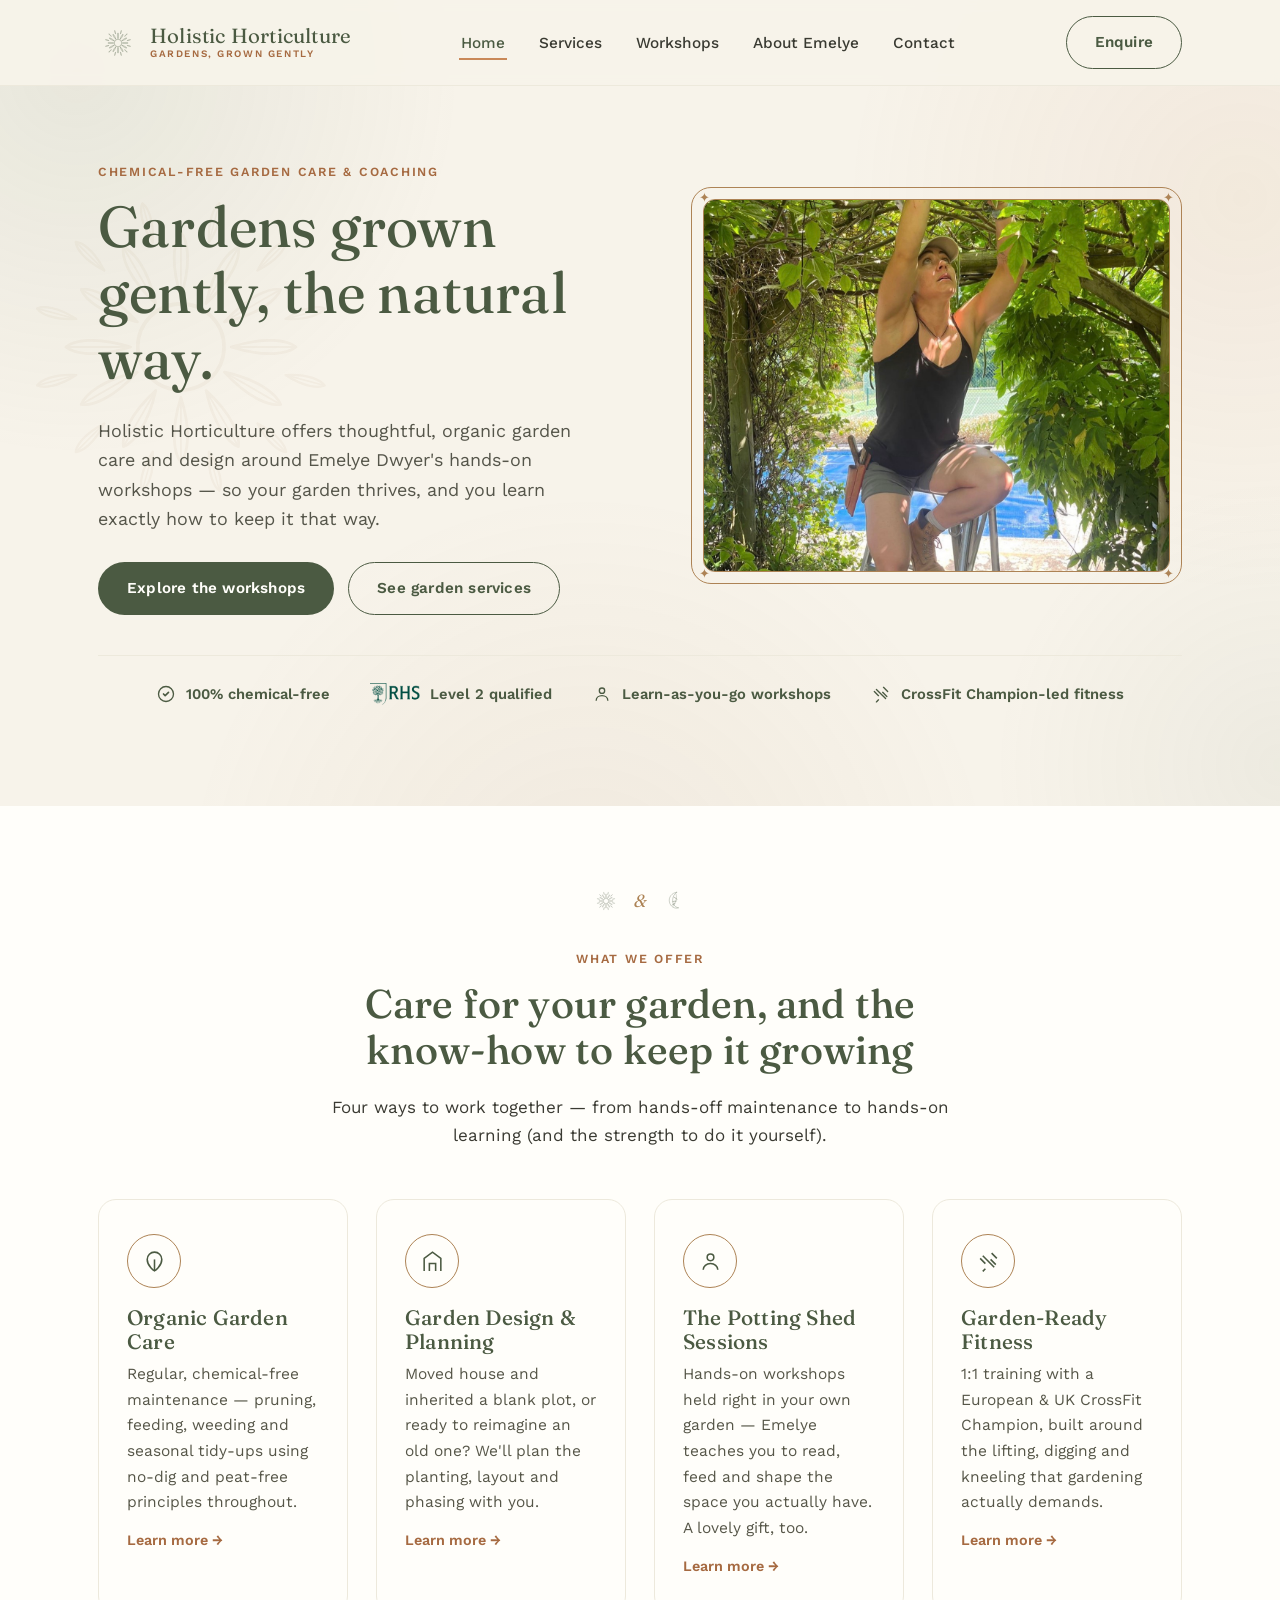
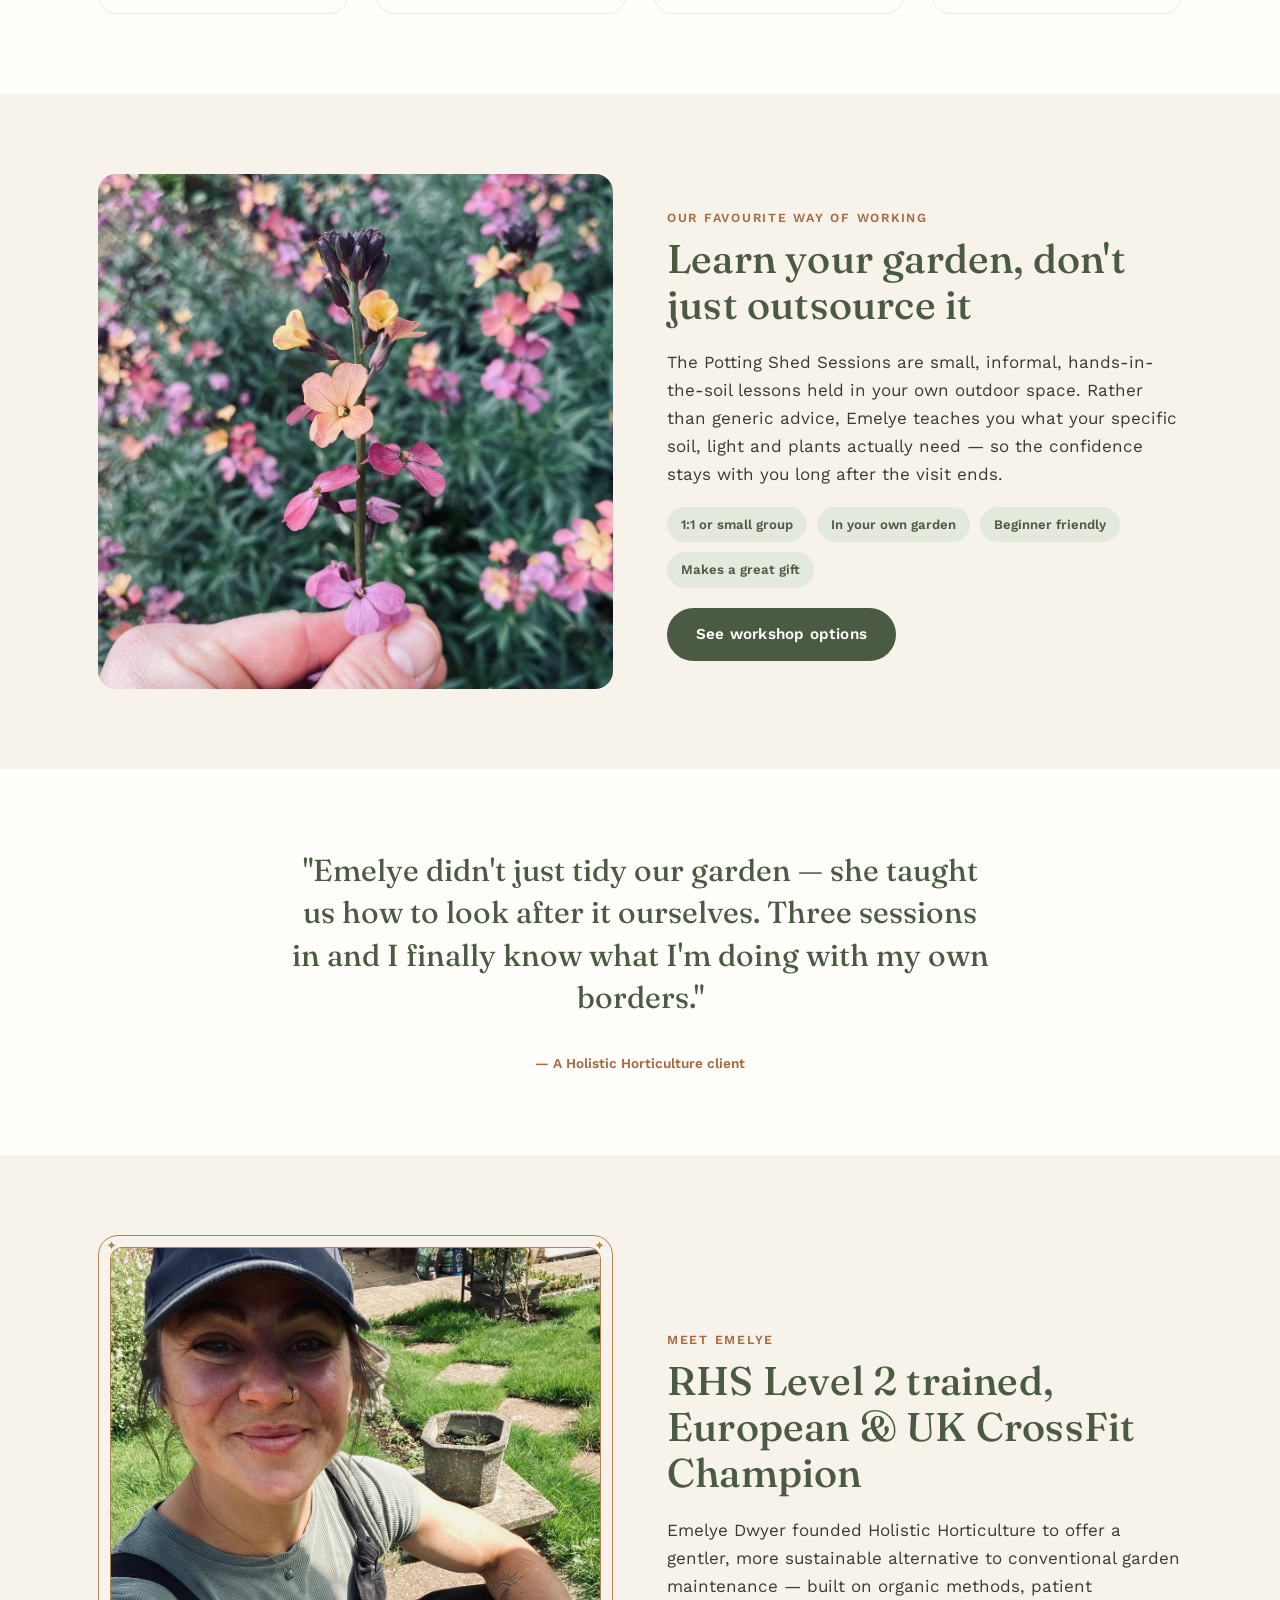
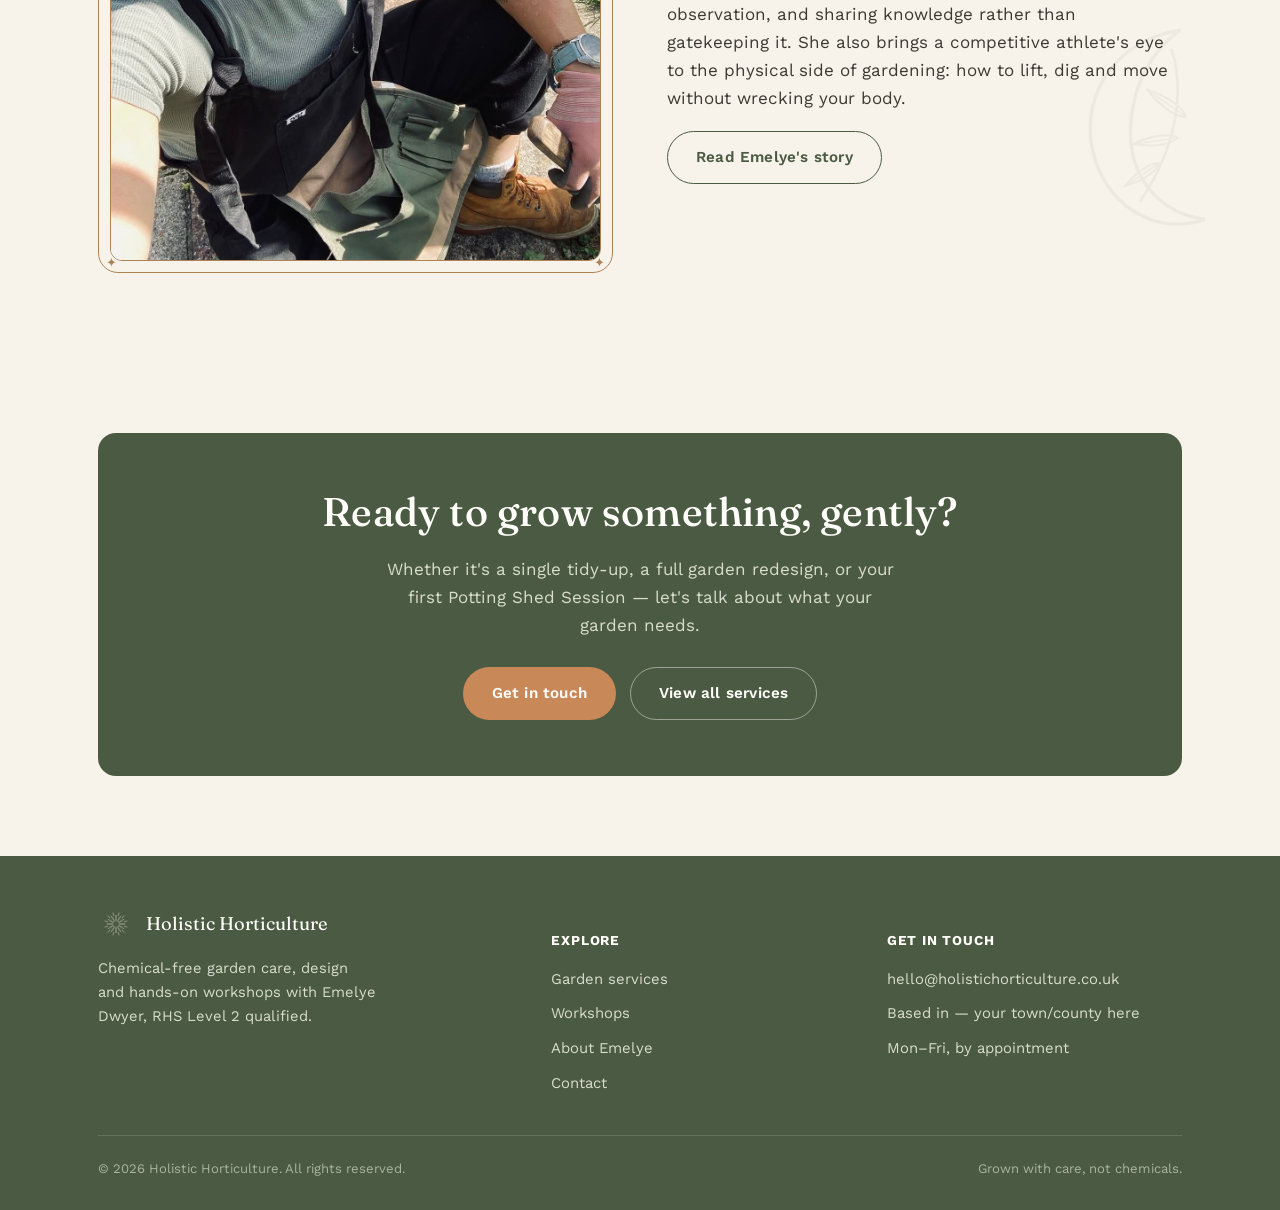
==== index.html @ 256b4297 "Initial site launch" ====
<!doctype html>
<html lang="en">
<head>
<meta charset="UTF-8">
<meta name="viewport" content="width=device-width, initial-scale=1.0">
<title>Holistic Horticulture — Gardens grown gently, the natural way</title>
<meta name="description" content="Chemical-free garden care, design and hands-on workshops with Emelye Dwyer, RHS Level 2 qualified horticulturist and European & UK CrossFit Champion.">
<link rel="preconnect" href="https://fonts.googleapis.com">
<link href="https://fonts.googleapis.com/css2?family=Fraunces:opsz,wght@9..144,400..600&family=Work+Sans:wght@400;500;600;700&display=swap" rel="stylesheet">
<link rel="icon" type="image/svg+xml" href="assets/svg/favicon.svg">
<link rel="alternate icon" href="assets/png/favicon-32.png">
<link rel="apple-touch-icon" href="assets/png/favicon-180.png">
<link rel="stylesheet" href="styles.css">
</head>
<body>

<header class="site-header">
  <div class="nav-row">
    <a href="index.html" class="brand">
      <img src="assets/svg/holistic-horticulture-sun.svg" alt="" width="40" height="40">
      <span class="brand-word">Holistic Horticulture<small>Gardens, grown gently</small></span>
    </a>
    <nav class="main-nav">
      <ul>
        <li><a href="index.html" class="active">Home</a></li>
        <li><a href="services.html">Services</a></li>
        <li><a href="workshops.html">Workshops</a></li>
        <li><a href="about.html">About Emelye</a></li>
        <li><a href="contact.html">Contact</a></li>
      </ul>
    </nav>
    <div class="nav-cta">
      <a href="contact.html" class="btn btn-ghost">Enquire</a>
      <button class="nav-toggle" aria-label="Toggle menu">
        <svg width="20" height="20" viewBox="0 0 24 24" fill="none"><path d="M3 6h18M3 12h18M3 18h18" stroke="var(--sage-dark)" stroke-width="2" stroke-linecap="round"/></svg>
      </button>
    </div>
  </div>
</header>

<main>

  <!-- HERO -->
  <section class="hero bg-watermark" style="--wm-pos:-6% 12%; --wm-size:460px;">
    <div class="container hero-grid">
      <div>
        <span class="eyebrow">Chemical-free garden care &amp; coaching</span>
        <h1>Gardens grown gently, the natural way.</h1>
        <p class="hero-sub">Holistic Horticulture offers thoughtful, organic garden care and design around Emelye Dwyer's hands-on workshops — so your garden thrives, and you learn exactly how to keep it that way.</p>
        <div class="hero-actions">
          <a href="workshops.html" class="btn btn-primary">Explore the workshops</a>
          <a href="services.html" class="btn btn-ghost">See garden services</a>
        </div>
      </div>
      <div class="tarot-frame">
        <span class="corner tl">✦</span>
        <span class="corner tr">✦</span>
        <span class="corner bl">✦</span>
        <span class="corner br">✦</span>
        <div class="hero-art photo tarot-frame-inner" style="aspect-ratio:4/3.2;">
          <img src="assets/photos/emelye-pruning-wisteria.jpg" alt="Emelye pruning wisteria on a garden pergola, hands-on in the sunshine">
        </div>
      </div>
    </div>

    <div class="container">
      <div class="strip">
        <div class="strip-item">
          <svg viewBox="0 0 24 24" fill="none"><path d="M9 12l2 2 4-4" stroke="currentColor" stroke-width="2" stroke-linecap="round" stroke-linejoin="round"/><circle cx="12" cy="12" r="9" stroke="currentColor" stroke-width="1.6"/></svg>
          100% chemical-free
        </div>
        <div class="strip-item">
          <img src="assets/logos/rhs-logo.png" alt="RHS">
          Level 2 qualified
        </div>
        <div class="strip-item">
          <svg viewBox="0 0 24 24" fill="none"><circle cx="12" cy="8" r="3.2" stroke="currentColor" stroke-width="1.6"/><path d="M5 20c0-3.6 3.1-6 7-6s7 2.4 7 6" stroke="currentColor" stroke-width="1.6"/></svg>
          Learn-as-you-go workshops
        </div>
        <div class="strip-item">
          <svg viewBox="0 0 24 24" fill="none"><path d="M6.5 6.5l11 11M4 9l5 5M15 4l5 5M9 19l-2.5 2.5M19 15l-5-5" stroke="currentColor" stroke-width="1.6" stroke-linecap="round"/></svg>
          CrossFit Champion-led fitness
        </div>
      </div>
    </div>
  </section>

  <!-- SERVICES OVERVIEW -->
  <section class="section-alt">
    <div class="container">
      <div class="celestial-divider">
        <img src="assets/svg/holistic-horticulture-sun.svg" alt="" width="28" height="28">
        <span class="amp">&amp;</span>
        <img src="assets/svg/holistic-horticulture-moon.svg" alt="" width="28" height="28">
      </div>
      <div class="section-head">
        <span class="eyebrow">What we offer</span>
        <h2>Care for your garden, and the know-how to keep it growing</h2>
        <p>Four ways to work together — from hands-off maintenance to hands-on learning (and the strength to do it yourself).</p>
      </div>

      <div class="card-grid">
        <div class="card">
          <div class="icon-badge">
            <svg viewBox="0 0 24 24" fill="none"><path d="M12 21s7-4.5 7-11a7 7 0 10-14 0c0 6.5 7 11 7 11z" stroke="currentColor" stroke-width="1.5"/><path d="M12 21V10" stroke="currentColor" stroke-width="1.5"/></svg>
          </div>
          <h3>Organic Garden Care</h3>
          <p>Regular, chemical-free maintenance — pruning, feeding, weeding and seasonal tidy-ups using no-dig and peat-free principles throughout.</p>
          <a class="card-link" href="services.html#garden-care">Learn more →</a>
        </div>

        <div class="card">
          <div class="icon-badge">
            <svg viewBox="0 0 24 24" fill="none"><path d="M4 21V9l8-6 8 6v12" stroke="currentColor" stroke-width="1.5"/><path d="M9 21v-7h6v7" stroke="currentColor" stroke-width="1.5"/></svg>
          </div>
          <h3>Garden Design &amp; Planning</h3>
          <p>Moved house and inherited a blank plot, or ready to reimagine an old one? We'll plan the planting, layout and phasing with you.</p>
          <a class="card-link" href="services.html#design-planning">Learn more →</a>
        </div>

        <div class="card">
          <div class="icon-badge">
            <svg viewBox="0 0 24 24" fill="none"><circle cx="12" cy="8" r="3.2" stroke="currentColor" stroke-width="1.5"/><path d="M5 20c0-3.6 3.1-6 7-6s7 2.4 7 6" stroke="currentColor" stroke-width="1.5"/></svg>
          </div>
          <h3>The Potting Shed Sessions</h3>
          <p>Hands-on workshops held right in your own garden — Emelye teaches you to read, feed and shape the space you actually have. A lovely gift, too.</p>
          <a class="card-link" href="workshops.html">Learn more →</a>
        </div>

        <div class="card">
          <div class="icon-badge">
            <svg viewBox="0 0 24 24" fill="none"><path d="M6.5 6.5l11 11M4 9l5 5M15 4l5 5M9 19l-2.5 2.5M19 15l-5-5" stroke="currentColor" stroke-width="1.5"/></svg>
          </div>
          <h3>Garden-Ready Fitness</h3>
          <p>1:1 training with a European &amp; UK CrossFit Champion, built around the lifting, digging and kneeling that gardening actually demands.</p>
          <a class="card-link" href="services.html#garden-fitness">Learn more →</a>
        </div>
      </div>
    </div>
  </section>

  <!-- WORKSHOP FEATURE -->
  <section>
    <div class="container">
      <div class="feature-row">
        <div class="photo" style="aspect-ratio:1/1;">
          <img src="assets/photos/wallflower-in-hand.jpg" alt="A wallflower stem held up against a blurred bed of mixed wallflowers">
        </div>
        <div class="feature-text">
          <span class="eyebrow">Our favourite way of working</span>
          <h2>Learn your garden, don't just outsource it</h2>
          <p>The Potting Shed Sessions are small, informal, hands-in-the-soil lessons held in your own outdoor space. Rather than generic advice, Emelye teaches you what your specific soil, light and plants actually need — so the confidence stays with you long after the visit ends.</p>
          <div class="tag-list">
            <span class="tag">1:1 or small group</span>
            <span class="tag">In your own garden</span>
            <span class="tag">Beginner friendly</span>
            <span class="tag">Makes a great gift</span>
          </div>
          <a href="workshops.html" class="btn btn-primary" style="margin-top:14px;">See workshop options</a>
        </div>
      </div>
    </div>
  </section>

  <!-- QUOTE -->
  <section class="section-alt">
    <div class="container pull-quote">
      <p>"Emelye didn't just tidy our garden — she taught us how to look after it ourselves. Three sessions in and I finally know what I'm doing with my own borders."</p>
      <cite>— A Holistic Horticulture client</cite>
    </div>
  </section>

  <!-- ABOUT PREVIEW -->
  <section class="bg-watermark moon" style="--wm-pos:104% 90%; --wm-size:340px;">
    <div class="container">
      <div class="feature-row reverse">
        <div class="feature-text">
          <span class="eyebrow">Meet Emelye</span>
          <h2>RHS Level 2 trained, European &amp; UK CrossFit Champion</h2>
          <p>Emelye Dwyer founded Holistic Horticulture to offer a gentler, more sustainable alternative to conventional garden maintenance — built on organic methods, patient observation, and sharing knowledge rather than gatekeeping it. She also brings a competitive athlete's eye to the physical side of gardening: how to lift, dig and move without wrecking your body.</p>
          <a href="about.html" class="btn btn-ghost">Read Emelye's story</a>
        </div>
        <div class="tarot-frame">
          <span class="corner tl">✦</span>
          <span class="corner tr">✦</span>
          <span class="corner bl">✦</span>
          <span class="corner br">✦</span>
          <div class="photo tarot-frame-inner" style="aspect-ratio:4/5;">
            <img src="assets/photos/emelye-portrait-rspb.jpg" alt="Portrait of Emelye Dwyer, smiling, in gardening overalls">
          </div>
        </div>
      </div>
    </div>
  </section>

  <!-- CTA -->
  <section>
    <div class="container">
      <div class="cta-band">
        <h2>Ready to grow something, gently?</h2>
        <p>Whether it's a single tidy-up, a full garden redesign, or your first Potting Shed Session — let's talk about what your garden needs.</p>
        <div class="hero-actions" style="justify-content:center;">
          <a href="contact.html" class="btn btn-primary">Get in touch</a>
          <a href="services.html" class="btn btn-ghost">View all services</a>
        </div>
      </div>
    </div>
  </section>

</main>

<footer>
  <div class="container">
    <div class="footer-grid">
      <div>
        <div class="footer-brand">
          <img src="assets/svg/holistic-horticulture-sun-reversed.svg" alt="" width="36" height="36">
          <span>Holistic Horticulture</span>
        </div>
        <p style="max-width:280px; font-size:0.92rem;">Chemical-free garden care, design and hands-on workshops with Emelye Dwyer, RHS Level 2 qualified.</p>
      </div>
      <div>
        <h5>Explore</h5>
        <ul>
          <li><a href="services.html">Garden services</a></li>
          <li><a href="workshops.html">Workshops</a></li>
          <li><a href="about.html">About Emelye</a></li>
          <li><a href="contact.html">Contact</a></li>
        </ul>
      </div>
      <div>
        <h5>Get in touch</h5>
        <ul>
          <li>hello@holistichorticulture.co.uk</li>
          <li>Based in &mdash; your town/county here</li>
          <li>Mon&ndash;Fri, by appointment</li>
        </ul>
      </div>
    </div>
    <div class="footer-bottom">
      <span>© 2026 Holistic Horticulture. All rights reserved.</span>
      <span>Grown with care, not chemicals.</span>
    </div>
  </div>
</footer>

<script src="script.js"></script>
</body>
</html>
---- styles.css ----
/* ==========================================================================
   Holistic Horticulture — Brand Stylesheet
   Palette: chemical-free, soft, earthy. Type: whimsical-elegant serif
   headings (Fraunces) + clean humanist sans body (Work Sans).
   ========================================================================== */

:root{
  /* --- Colour palette ---
     Built around "no chemicals, grown by hand": muted sage greens,
     oat / linen neutrals, and a single warm clay accent (terracotta,
     like unglazed plant pots) rather than anything bright or synthetic. */
  --cream:        #F7F3EA;   /* page background — linen / oat */
  --paper:        #FFFEFA;   /* card background */
  --sage:         #7E9075;   /* primary green */
  --sage-dark:    #4B5A42;   /* deep moss — headings, nav */
  --sage-pale:    #E4E9DD;   /* soft wash backgrounds */
  --clay:         #C98858;   /* terracotta accent — CTAs, highlights */
  --clay-dark:    #A66A41;
  --charcoal:     #3A3A32;   /* body copy */
  --line:         #DEDACB;  /* hairlines, borders */
  --line-soft:    #EDE9DC;
  --line-gold:    #AD8355;  /* thin ornamental linework — tarot-card frames, corner marks */

  --font-head: "Fraunces", "Iowan Old Style", Georgia, serif;
  --font-body: "Work Sans", -apple-system, BlinkMacSystemFont, "Segoe UI", sans-serif;

  --radius: 18px;
  --radius-sm: 10px;
  --max-width: 1140px;
}

*{ box-sizing: border-box; }
html{ scroll-behavior: smooth; }

body{
  margin:0;
  background: var(--cream);
  color: var(--charcoal);
  font-family: var(--font-body);
  font-size: 17px;
  line-height: 1.65;
  -webkit-font-smoothing: antialiased;
  position: relative;
}

/* site-wide, very soft colour wash — sits behind every section; shows
   through wherever a section has no opaque background of its own */
body::before{
  content: "";
  position: fixed;
  inset: 0;
  z-index: -2;
  pointer-events: none;
  background:
    radial-gradient(640px circle at 6% 8%, rgba(126,144,117,0.12), transparent 60%),
    radial-gradient(720px circle at 97% 22%, rgba(201,136,88,0.09), transparent 55%),
    radial-gradient(680px circle at 46% 100%, rgba(173,131,85,0.08), transparent 60%),
    radial-gradient(520px circle at 100% 85%, rgba(126,144,117,0.08), transparent 55%);
}

img{ max-width:100%; display:block; }

h1,h2,h3,h4{
  font-family: var(--font-head);
  color: var(--sage-dark);
  font-weight: 500;
  line-height: 1.15;
  margin: 0 0 0.5em;
  letter-spacing: 0.2px;
}

h1{ font-size: clamp(2.4rem, 5vw, 3.6rem); font-weight: 460; }
h2{ font-size: clamp(1.8rem, 3.4vw, 2.5rem); }
h3{ font-size: 1.3rem; }

p{ margin: 0 0 1.1em; }

a{ color: var(--clay-dark); text-decoration: none; }
a:hover{ text-decoration: underline; }

.eyebrow{
  display:inline-block;
  font-family: var(--font-body);
  font-size: 0.78rem;
  letter-spacing: 0.14em;
  text-transform: uppercase;
  color: var(--clay-dark);
  font-weight: 600;
  margin-bottom: 0.9em;
}

.container{
  max-width: var(--max-width);
  margin: 0 auto;
  padding: 0 28px;
}

.btn{
  display:inline-flex;
  align-items:center;
  justify-content:center;
  gap:8px;
  min-height: 48px;
  padding: 13px 28px;
  border-radius: 999px;
  font-family: var(--font-body);
  font-weight: 600;
  font-size: 0.95rem;
  letter-spacing: 0.2px;
  border: 1.5px solid transparent;
  cursor: pointer;
  transition: transform .15s ease, background .2s ease, color .2s ease, border-color .2s ease, box-shadow .2s ease;
  text-decoration: none;
  -webkit-tap-highlight-color: transparent;
  touch-action: manipulation;
}
.btn:hover{ transform: translateY(-1px); text-decoration:none; }
.btn:active{ transform: translateY(0) scale(0.97); }

.btn-primary{
  background: var(--sage-dark);
  color: var(--paper);
}
.btn-primary:hover{ background: var(--clay-dark); }
.btn-primary:active{ background: var(--clay-dark); box-shadow: inset 0 2px 6px rgba(0,0,0,0.15); }

.btn-ghost{
  background: transparent;
  color: var(--sage-dark);
  border-color: var(--sage-dark);
}
.btn-ghost:hover{ background: var(--sage-dark); color: var(--paper); }
.btn-ghost:active{ background: var(--sage-pale); }

/* ---------------- Header / Nav ---------------- */
.site-header{
  position: sticky;
  top:0;
  z-index: 50;
  background: rgba(247,243,234, 0.92);
  backdrop-filter: blur(6px);
  border-bottom: 1px solid var(--line-soft);
}
.nav-row{
  display:flex;
  align-items:center;
  justify-content:space-between;
  padding: 16px 28px;
  max-width: var(--max-width);
  margin:0 auto;
}
.brand{
  display:flex;
  align-items:center;
  gap:12px;
  text-decoration:none;
}
.brand:hover{ text-decoration:none; }
.brand svg{ width:40px; height:40px; flex-shrink:0; }
.brand-word{
  font-family: var(--font-head);
  font-size: 1.28rem;
  color: var(--sage-dark);
  letter-spacing: 0.2px;
  line-height:1.1;
}
.brand-word small{
  display:block;
  font-family: var(--font-body);
  font-size: 0.62rem;
  letter-spacing: 0.16em;
  text-transform: uppercase;
  color: var(--clay-dark);
  font-weight: 600;
  margin-top: 2px;
}

nav.main-nav ul{
  display:flex;
  gap: 30px;
  list-style:none;
  margin:0; padding:0;
}
nav.main-nav a{
  color: var(--charcoal);
  font-size: 0.96rem;
  font-weight: 500;
  padding: 6px 2px;
  border-bottom: 2px solid transparent;
}
nav.main-nav a:hover,
nav.main-nav a.active{
  color: var(--sage-dark);
  border-color: var(--clay);
  text-decoration:none;
}

.nav-cta{ display:flex; align-items:center; gap:18px; }
.nav-toggle{ display:none; }

@media (max-width: 820px){
  nav.main-nav{
    position:absolute;
    top:100%; left:0; right:0;
    background: var(--cream);
    border-bottom: 1px solid var(--line-soft);
    box-shadow: 0 18px 34px -16px rgba(58,58,50,0.22);
    display:none;
    flex-direction:column;
    padding: 6px 28px 22px;
    max-height: calc(100svh - 74px);
    overflow-y: auto;
  }
  nav.main-nav.open{ display:flex; animation: nav-drop .22s ease; }
  nav.main-nav ul{ flex-direction:column; gap: 2px; }
  nav.main-nav a{
    display:block;
    padding: 14px 4px;
    font-size: 1.05rem;
    border-bottom: 1px solid var(--line-soft);
    -webkit-tap-highlight-color: transparent;
  }
  nav.main-nav li:last-child a{ border-bottom:none; }
  nav.main-nav a:active{ color: var(--clay-dark); }
  .nav-cta .btn-ghost{ display:none; }
  .nav-toggle{
    display:inline-flex;
    width:44px; height:44px;
    align-items:center; justify-content:center;
    border-radius: 50%;
    border: 1px solid var(--line);
    background: var(--paper);
    cursor:pointer;
    -webkit-tap-highlight-color: transparent;
    transition: transform .15s ease, background .15s ease;
  }
  .nav-toggle:active{ transform: scale(0.92); background: var(--sage-pale); }
}

@keyframes nav-drop{
  from{ opacity:0; transform: translateY(-6px); }
  to{ opacity:1; transform: translateY(0); }
}

@media (prefers-reduced-motion: reduce){
  nav.main-nav.open{ animation:none; }
}

/* ---------------- Hero ---------------- */
.hero{
  padding: 70px 0 90px;
  position:relative;
  overflow:hidden;
}
.hero-grid{
  display:grid;
  grid-template-columns: 1.05fr 0.95fr;
  gap: 50px;
  align-items:center;
}
@media (max-width: 880px){
  .hero-grid{ grid-template-columns:1fr; }
}
.hero h1{ margin-bottom: 0.4em; }
.hero-sub{
  font-size: 1.12rem;
  color: #55554a;
  max-width: 480px;
}
.hero-actions{
  display:flex;
  gap:14px;
  margin-top: 28px;
  flex-wrap:wrap;
}

.hero-art{
  position:relative;
  border-radius: var(--radius);
  overflow:hidden;
  aspect-ratio: 4/3.2;
  background: linear-gradient(145deg, var(--sage-pale), #CFDAC5 60%, var(--sage) 140%);
}

/* generic image placeholder block, used across all pages wherever a real
   photo should be dropped in later */
.img-placeholder{
  position:relative;
  display:flex;
  align-items:center;
  justify-content:center;
  text-align:center;
  background: var(--sage-pale);
  border: 1.5px dashed #AEBF9F;
  border-radius: var(--radius);
  color: var(--sage-dark);
  overflow:hidden;
}
.img-placeholder .ph-label{
  padding: 18px;
  font-family: var(--font-body);
  font-size: 0.82rem;
  font-weight: 600;
  letter-spacing: 0.03em;
  max-width: 220px;
  opacity: 0.75;
}
.img-placeholder svg{ width: 34px; height:34px; opacity:0.6; margin-bottom:10px; }
.img-placeholder .ph-inner{ display:flex; flex-direction:column; align-items:center; }

/* real photography — same box language as the placeholders, no dashed border */
.photo{
  border-radius: var(--radius);
  overflow: hidden;
  background: var(--sage-pale);
}
.photo img{
  width: 100%;
  height: 100%;
  object-fit: cover;
  display: block;
}

/* subtle botanical watermark behind a section — decorative, low-opacity */
.bg-watermark{
  position: relative;
  overflow: hidden;
  isolation: isolate;
}
.bg-watermark::before{
  content: "";
  position: absolute;
  inset: 0;
  background-image: var(--wm-img, url('assets/svg/holistic-horticulture-sun-bronze.svg'));
  background-repeat: no-repeat;
  background-position: var(--wm-pos, 85% 15%);
  background-size: var(--wm-size, 420px);
  opacity: 0.06;
  z-index: -1;
  pointer-events: none;
  transform-origin: var(--wm-pos, 85% 15%);
  animation: wm-breathe 16s ease-in-out infinite;
}
.bg-watermark.moon{ --wm-img: url('assets/svg/holistic-horticulture-moon.svg'); }

@keyframes wm-breathe{
  0%, 100%{ transform: scale(1) rotate(0deg); }
  50%{ transform: scale(1.06) rotate(3deg); }
}

/* ---------------- Sections ---------------- */
section{ padding: 80px 0; }
.section-alt{ background: var(--paper); }
.section-head{
  max-width: 640px;
  margin: 0 auto 50px;
  text-align:center;
}
.section-head.left{ text-align:left; margin-left:0; }

/* ---------------- Intro strip (trust bar) ---------------- */
.strip{
  display:flex;
  flex-wrap:wrap;
  gap: 18px 40px;
  justify-content:center;
  padding: 26px 0 10px;
  border-top: 1px solid var(--line-soft);
  margin-top: 40px;
}
.strip-item{
  display:flex;
  align-items:center;
  gap:10px;
  font-size: 0.92rem;
  color: var(--sage-dark);
  font-weight:600;
}
.strip-item svg{ width:20px; height:20px; }

/* ---------------- Service cards ---------------- */
.card-grid{
  display:grid;
  grid-template-columns: repeat(auto-fit, minmax(240px, 1fr));
  gap: 28px;
}
@media (max-width: 640px){ .card-grid{ grid-template-columns: 1fr; } }

.card{
  background: var(--paper);
  border: 1px solid var(--line-soft);
  border-radius: var(--radius);
  padding: 34px 28px;
  transition: transform .2s ease, box-shadow .2s ease;
}
.card:hover{
  transform: translateY(-4px);
  box-shadow: 0 16px 34px -18px rgba(75,90,66,0.35);
}
.card:active{
  transform: translateY(-1px) scale(0.99);
  box-shadow: 0 8px 20px -14px rgba(75,90,66,0.4);
}
.card .icon-badge{
  width:54px; height:54px;
  border-radius: 50%;
  background: var(--paper);
  border: 1.4px solid var(--line-gold);
  display:flex; align-items:center; justify-content:center;
  margin-bottom: 18px;
}
.card .icon-badge svg{ width:25px; height:25px; color: var(--sage-dark); }

/* ---------------- Tarot-style ornamental frame ----------------
   Wraps a photo / placeholder in a thin double border with small
   four-point corner stars, echoing tarot-card borders — used
   selectively on hero / portrait imagery, not everywhere. */
.tarot-frame{
  position: relative;
  padding: 11px;
  border: 1.4px solid var(--line-gold);
  border-radius: 20px;
}
.tarot-frame .tarot-frame-inner{
  border: 1px solid var(--line-gold);
  border-radius: 12px;
}
.tarot-frame .corner{
  position:absolute;
  color: var(--line-gold);
  font-size: 13px;
  line-height:1;
  z-index: 2;
}
.tarot-frame .corner.tl{ top:3px; left:7px; }
.tarot-frame .corner.tr{ top:3px; right:7px; }
.tarot-frame .corner.bl{ bottom:3px; left:7px; }
.tarot-frame .corner.br{ bottom:3px; right:7px; }

/* small sun/moon divider used sparingly between sections */
.celestial-divider{
  display:flex;
  align-items:center;
  justify-content:center;
  gap: 14px;
  margin: 0 auto 28px;
  color: var(--sage-dark);
}
.celestial-divider svg{ width:30px; height:30px; }
.celestial-divider .amp{
  font-family: var(--font-head);
  font-style: italic;
  color: var(--line-gold);
  font-size: 1.1rem;
}
.card h3{ margin-bottom: 0.4em; }
.card p{ color:#565648; font-size: 0.97rem; margin-bottom: 0.6em; }
.card a.card-link{ font-size: 0.9rem; font-weight:600; }

/* two-up feature row (image + text) */
.feature-row{
  display:grid;
  grid-template-columns: 1fr 1fr;
  gap: 54px;
  align-items:center;
}
.feature-row.reverse .feature-text{ order:2; }
@media (max-width: 880px){
  .feature-row, .feature-row.reverse .feature-text{ grid-template-columns:1fr; order:initial; }
  .feature-row{ grid-template-columns: 1fr; }
}
.feature-text .eyebrow{ margin-bottom: 0.6em; }
.feature-row + .feature-row{ margin-top: 90px; }

.tag-list{ display:flex; flex-wrap:wrap; gap:10px; margin: 18px 0 6px; }
.tag{
  background: var(--sage-pale);
  color: var(--sage-dark);
  font-size: 0.82rem;
  font-weight:600;
  padding: 7px 14px;
  border-radius: 999px;
}

/* ---------------- Workshop "steps" ---------------- */
.steps{
  display:grid;
  grid-template-columns: repeat(4, 1fr);
  gap: 24px;
  counter-reset: step;
}
@media (max-width: 900px){ .steps{ grid-template-columns: 1fr 1fr; } }
@media (max-width: 560px){ .steps{ grid-template-columns: 1fr; } }
.step{ position:relative; padding-top: 10px; }
.step .step-num{
  font-family: var(--font-head);
  font-size: 2.2rem;
  color: var(--clay);
  display:block;
  margin-bottom: 10px;
}
.step h4{ font-family: var(--font-body); font-weight:700; color:var(--sage-dark); margin-bottom:6px; font-size:1rem; }
.step p{ font-size: 0.92rem; color:#5c5c4f; }

/* ---------------- Quote / pull ---------------- */
.pull-quote{
  text-align:center;
  max-width: 760px;
  margin: 0 auto;
}
.pull-quote p{
  font-family: var(--font-head);
  font-size: clamp(1.4rem, 2.6vw, 1.9rem);
  color: var(--sage-dark);
  font-weight: 450;
  line-height:1.4;
}
.pull-quote cite{
  display:block;
  font-style:normal;
  font-size: 0.85rem;
  color: var(--clay-dark);
  font-weight:600;
  margin-top: 16px;
}

/* ---------------- About page ---------------- */
.about-hero{
  display:grid;
  grid-template-columns: 0.85fr 1.15fr;
  gap: 56px;
  align-items:center;
}
@media (max-width: 880px){ .about-hero{ grid-template-columns:1fr; } }
.credential-badge{
  display:inline-flex;
  align-items:center;
  gap:10px;
  background: var(--sage-pale);
  border-radius: 999px;
  padding: 9px 18px;
  font-size: 0.85rem;
  font-weight: 700;
  color: var(--sage-dark);
  margin-bottom: 18px;
}
.credential-badge svg{ width:18px; height:18px; }
.credential-badge img{ height:24px; width:auto; display:block; }
.credential-row{ display:flex; flex-wrap:wrap; gap:10px; align-items:center; }
.strip-item img{ height:22px; width:auto; display:block; }

/* "why learn from Emelye" highlight card — about + workshops pages */
.coach-card{
  display:flex;
  gap:20px;
  align-items:flex-start;
  background: var(--sage-pale);
  border-radius: var(--radius);
  padding: 26px 28px;
  margin: 10px 0 0;
}
.coach-card .icon-badge{
  flex-shrink:0;
  background:var(--paper);
  width:54px; height:54px;
  border-radius:50%;
  border:1.4px solid var(--line-gold);
  display:flex; align-items:center; justify-content:center;
}
.coach-card .icon-badge svg{ width:25px; height:25px; color:var(--sage-dark); }
.coach-card h4{ color:var(--sage-dark); margin-bottom:6px; }
.coach-card p{ font-size:0.93rem; color:#52523f; margin-bottom:0; }

.values-grid{
  display:grid;
  grid-template-columns: repeat(3,1fr);
  gap: 24px;
  margin-top: 50px;
}
@media (max-width:880px){ .values-grid{ grid-template-columns:1fr; } }
.value{ padding: 6px; }
.value h4{ color:var(--sage-dark); margin-bottom:6px; }
.value p{ font-size:0.93rem; color:#5c5c4f; margin-bottom:0; }

.gallery-grid{
  display:grid;
  grid-template-columns: repeat(3, 1fr);
  gap: 18px;
  margin-top: 40px;
}
.gallery-grid .photo:nth-child(1),
.gallery-grid .photo:nth-child(4),
.gallery-grid .photo:nth-child(6){
  grid-column: span 2;
  aspect-ratio: 2/1.15 !important;
}
@media (max-width: 760px){
  .gallery-grid{ grid-template-columns: repeat(2,1fr); }
  .gallery-grid .photo:nth-child(1),
  .gallery-grid .photo:nth-child(4),
  .gallery-grid .photo:nth-child(6){ grid-column: span 2; }
}

/* ---------------- Pricing / packages ---------------- */
.price-grid{
  display:grid;
  grid-template-columns: repeat(auto-fit, minmax(230px, 1fr));
  gap: 26px;
}
@media (max-width: 640px){ .price-grid{ grid-template-columns:1fr; } }

.price-card .price.custom{ font-size: 1.3rem; }
.price-card .note{ font-size: 0.82rem; color:#7a7a6c; margin: -10px 0 18px; }

/* gift ribbon tag for workshop pricing cards */
.gift-tag{
  display:inline-flex;
  align-items:center;
  gap:6px;
  background: var(--clay);
  color: #fff;
  font-size: 0.72rem;
  font-weight:700;
  letter-spacing:0.04em;
  text-transform:uppercase;
  padding: 4px 11px;
  border-radius: 999px;
  margin-bottom: 14px;
}
.gift-tag svg{ width:13px; height:13px; }
.price-card{
  background: var(--paper);
  border: 1px solid var(--line-soft);
  border-radius: var(--radius);
  padding: 32px 26px;
}
.price-card.featured{
  border-color: var(--clay);
  box-shadow: 0 20px 40px -24px rgba(201,136,88,0.45);
  position:relative;
}
.price-card.featured::before{
  content:"Most popular";
  position:absolute; top:-12px; left:26px;
  background: var(--clay);
  color:#fff;
  font-size: 0.72rem;
  font-weight:700;
  letter-spacing:0.05em;
  text-transform:uppercase;
  padding: 5px 12px;
  border-radius: 999px;
}
.price-card .price{
  font-family: var(--font-head);
  font-size: 2rem;
  color: var(--sage-dark);
  margin: 6px 0 16px;
}
.price-card .price span{ font-size:0.9rem; font-family: var(--font-body); color:#777; font-weight:500; }
.price-card ul{ list-style:none; margin:0 0 24px; padding:0; }
.price-card li{
  padding: 9px 0;
  border-top: 1px solid var(--line-soft);
  font-size: 0.93rem;
  display:flex;
  gap:10px;
}
.price-card li:first-child{ border-top:none; }
.price-card li svg{ width:16px; height:16px; color: var(--sage); flex-shrink:0; margin-top:3px; }

/* ---------------- CTA band ---------------- */
.cta-band{
  background: var(--sage-dark);
  color: var(--cream);
  border-radius: var(--radius);
  padding: 56px 48px;
  text-align:center;
}
.cta-band h2{ color: var(--paper); }
.cta-band p{ color: #d9ddce; max-width:520px; margin:0 auto 26px; }
.cta-band .btn-primary{ background: var(--clay); }
.cta-band .btn-primary:hover{ background: var(--clay-dark); }
.cta-band .btn-ghost{ color: var(--paper); border-color: rgba(255,255,255,0.45); }
.cta-band .btn-ghost:hover{ background: var(--paper); color: var(--sage-dark); }

/* ---------------- Contact ---------------- */
.contact-grid{
  display:grid;
  grid-template-columns: 1fr 1fr;
  gap: 50px;
}
@media (max-width: 880px){ .contact-grid{ grid-template-columns:1fr; } }
.form-field{ margin-bottom: 20px; }
.form-field label{
  display:block;
  font-size: 0.85rem;
  font-weight:700;
  color: var(--sage-dark);
  margin-bottom: 7px;
}
.form-field input,
.form-field select,
.form-field textarea{
  width:100%;
  padding: 12px 14px;
  border-radius: var(--radius-sm);
  border: 1.5px solid var(--line);
  background: var(--paper);
  font-family: var(--font-body);
  font-size: 0.97rem;
  color: var(--charcoal);
}
.form-field textarea{ min-height: 120px; resize: vertical; }
.form-field input:focus,
.form-field select:focus,
.form-field textarea:focus{
  outline: none;
  border-color: var(--sage);
}
.contact-info .info-item{ display:flex; gap:14px; margin-bottom: 22px; }
.contact-info .info-item svg{ width:22px; height:22px; color: var(--clay-dark); flex-shrink:0; margin-top:3px; }
.contact-info h4{ margin-bottom:2px; font-size:1rem; color: var(--sage-dark); }
.contact-info p{ margin-bottom:0; color:#5c5c4f; font-size:0.93rem; }

/* ---------------- Footer ---------------- */
footer{
  background: var(--sage-dark);
  color: #d9ddce;
  padding: 50px 0 30px;
}
.footer-grid{
  display:grid;
  grid-template-columns: 1.4fr 1fr 1fr;
  gap: 40px;
  padding-bottom: 30px;
  border-bottom: 1px solid rgba(255,255,255,0.14);
}
@media (max-width: 760px){ .footer-grid{ grid-template-columns:1fr; } }
.footer-grid h5{
  color: var(--paper);
  font-family: var(--font-body);
  font-size: 0.85rem;
  letter-spacing: 0.06em;
  text-transform: uppercase;
  margin-bottom: 16px;
}
.footer-grid ul{ list-style:none; margin:0; padding:0; }
.footer-grid li{ margin-bottom: 10px; font-size: 0.93rem; }
.footer-grid a{ color: #d9ddce; }
.footer-brand{ display:flex; align-items:center; gap:12px; margin-bottom:14px; }
.footer-brand svg{ width:36px; height:36px; }
.footer-brand span{ font-family: var(--font-head); color: var(--paper); font-size:1.15rem; }
.footer-bottom{
  display:flex;
  justify-content:space-between;
  flex-wrap:wrap;
  gap:10px;
  padding-top: 22px;
  font-size: 0.82rem;
  color: #aab49e;
}

/* ---------------- Page header (non-home pages) ---------------- */
.page-header{
  padding: 56px 0 10px;
  text-align:center;
}
.page-header .eyebrow{ display:block; }

/* utility */
.center{ text-align:center; }
.mt-0{ margin-top:0; }
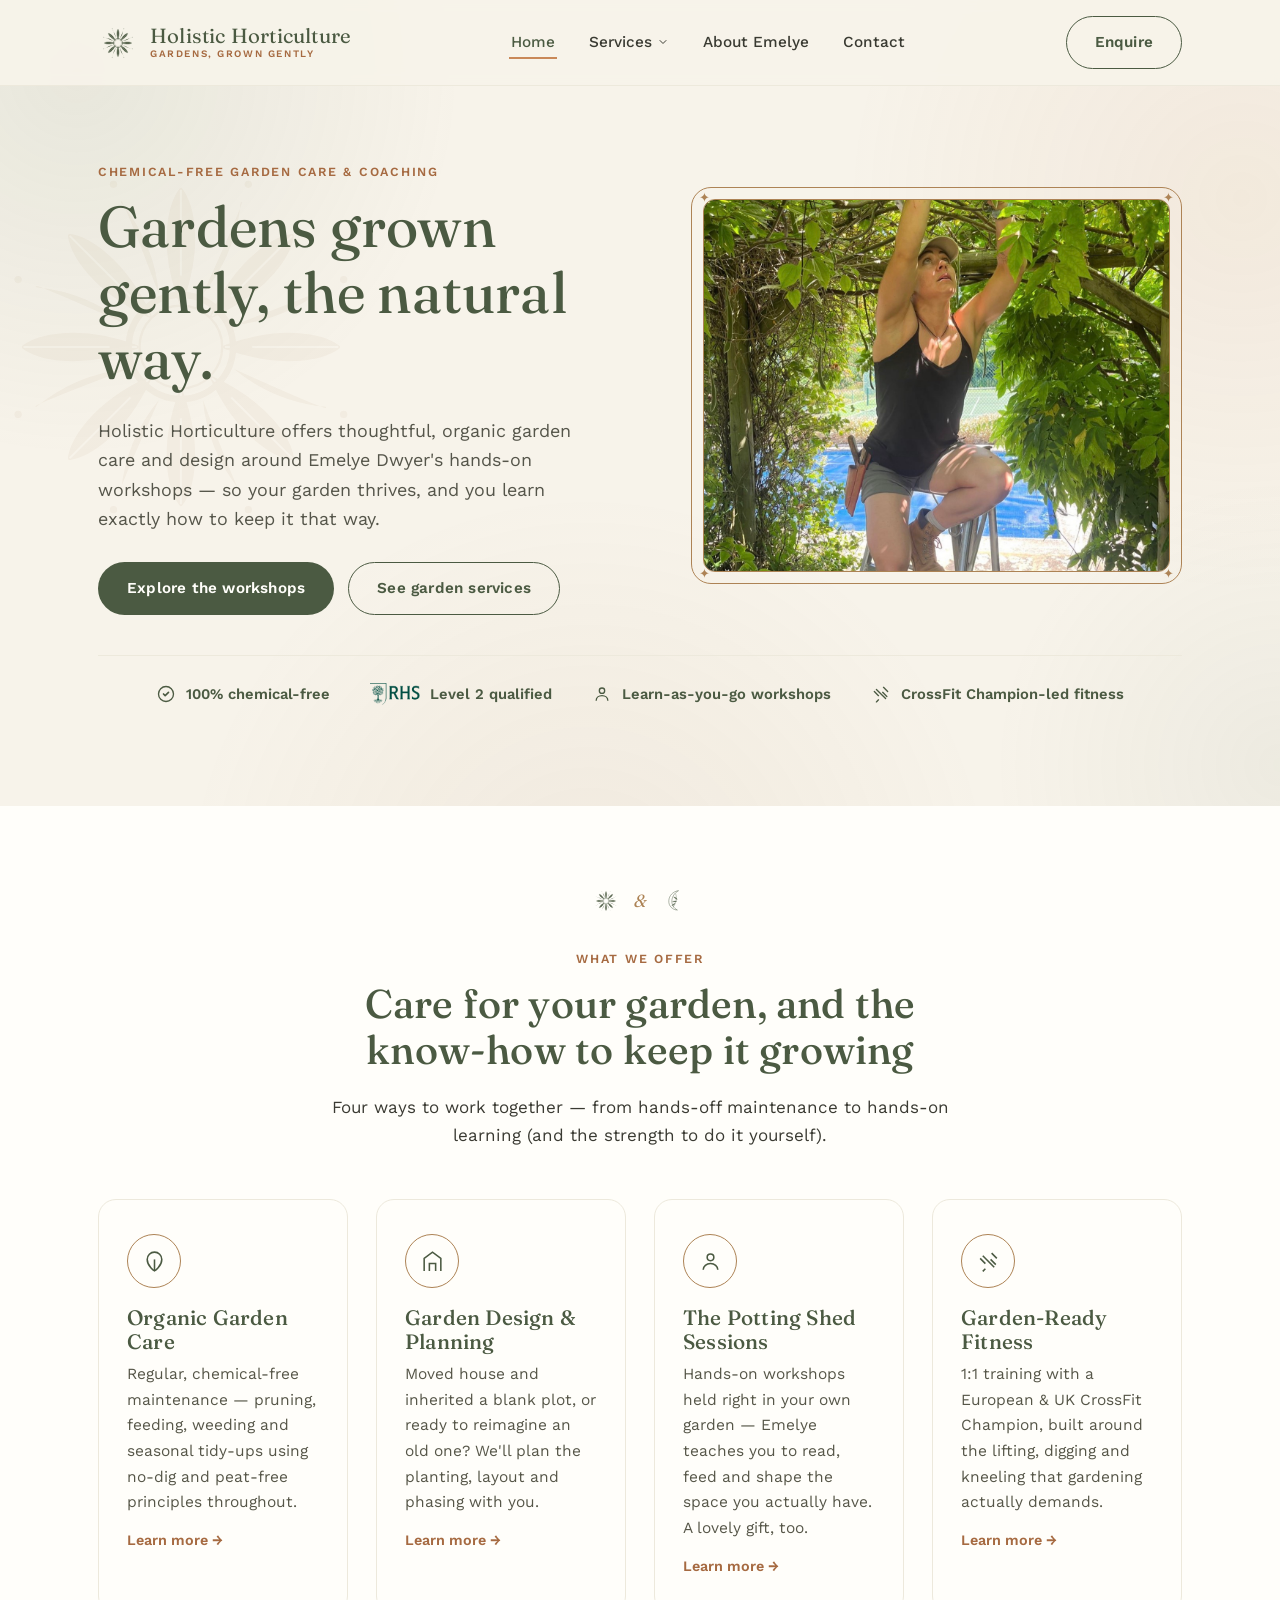
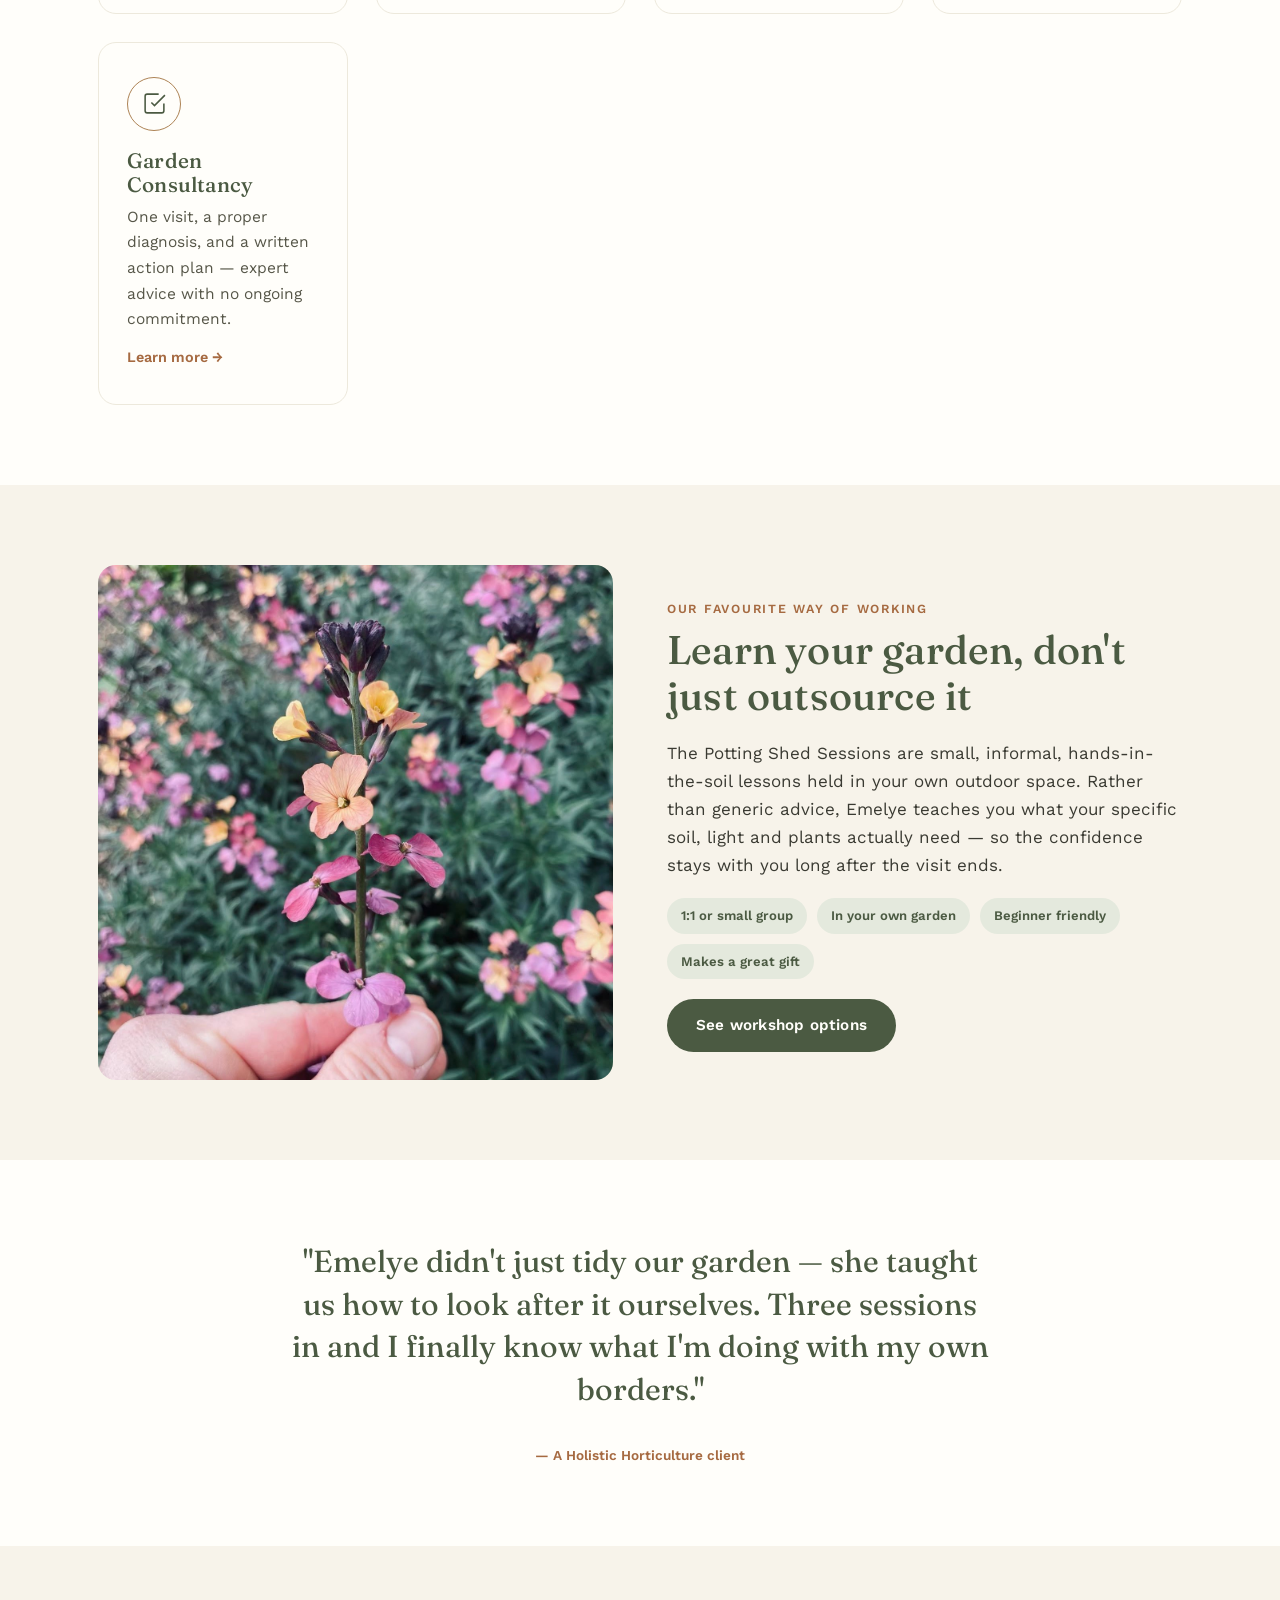
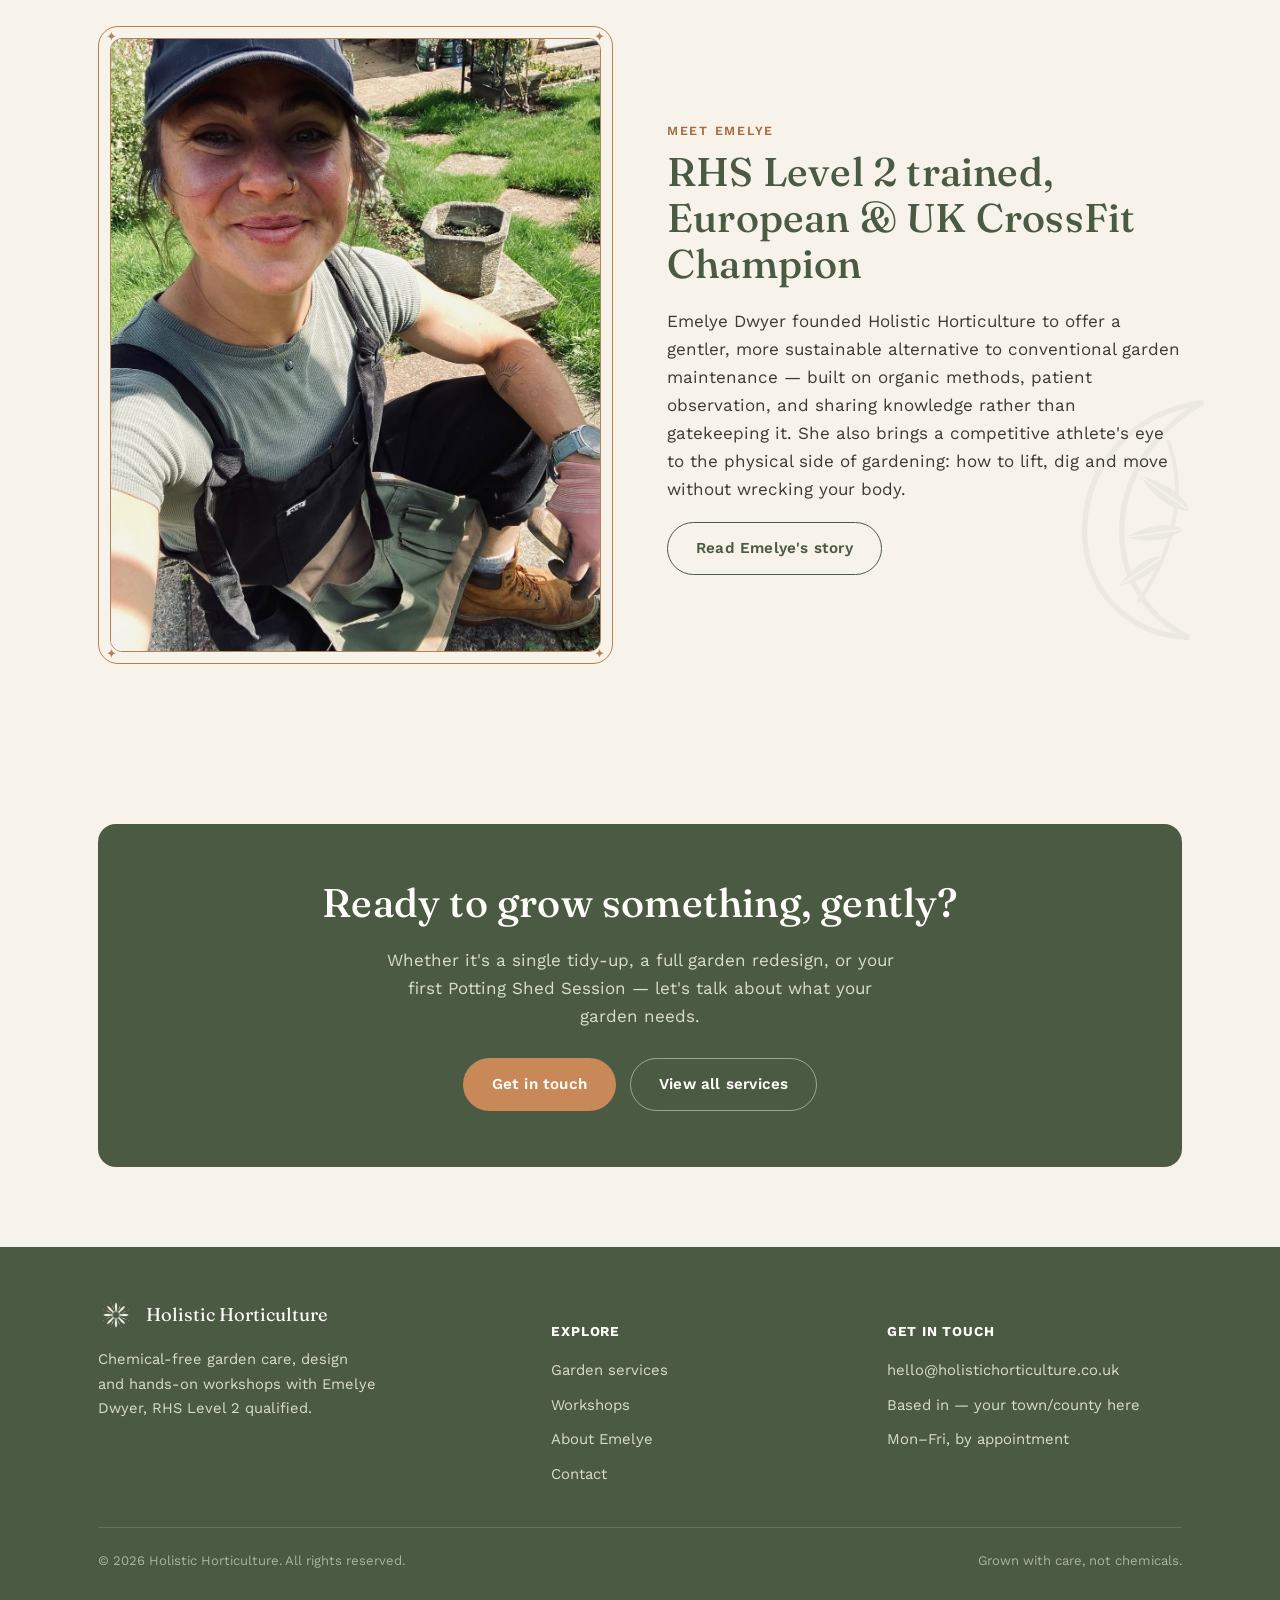
==== commit 27657fa6: "Service pages, nav dropdown, and updated brand kit" ====
--- a/index.html
+++ b/index.html
@@ -23,8 +23,19 @@
     <nav class="main-nav">
       <ul>
         <li><a href="index.html" class="active">Home</a></li>
-        <li><a href="services.html">Services</a></li>
-        <li><a href="workshops.html">Workshops</a></li>
+        <li class="nav-dropdown">
+          <button class="nav-dropdown-toggle" type="button" aria-expanded="false">Services
+            <svg viewBox="0 0 24 24" fill="none"><path d="M6 9l6 6 6-6" stroke="currentColor" stroke-width="2" stroke-linecap="round" stroke-linejoin="round"/></svg>
+          </button>
+          <ul class="nav-dropdown-menu">
+            <li><a href="services.html">All Services</a></li>
+            <li><a href="garden-care.html">Organic Garden Care</a></li>
+            <li><a href="garden-design.html">Garden Design &amp; Planning</a></li>
+            <li><a href="workshops.html">The Potting Shed Sessions</a></li>
+            <li><a href="garden-fitness.html">Garden-Ready Fitness</a></li>
+            <li><a href="consultancy.html">Consultancy</a></li>
+          </ul>
+        </li>
         <li><a href="about.html">About Emelye</a></li>
         <li><a href="contact.html">Contact</a></li>
       </ul>
@@ -106,7 +117,7 @@
           </div>
           <h3>Organic Garden Care</h3>
           <p>Regular, chemical-free maintenance — pruning, feeding, weeding and seasonal tidy-ups using no-dig and peat-free principles throughout.</p>
-          <a class="card-link" href="services.html#garden-care">Learn more →</a>
+          <a class="card-link" href="garden-care.html">Learn more →</a>
         </div>
 
         <div class="card">
@@ -115,7 +126,7 @@
           </div>
           <h3>Garden Design &amp; Planning</h3>
           <p>Moved house and inherited a blank plot, or ready to reimagine an old one? We'll plan the planting, layout and phasing with you.</p>
-          <a class="card-link" href="services.html#design-planning">Learn more →</a>
+          <a class="card-link" href="garden-design.html">Learn more →</a>
         </div>
 
         <div class="card">
@@ -133,7 +144,16 @@
           </div>
           <h3>Garden-Ready Fitness</h3>
           <p>1:1 training with a European &amp; UK CrossFit Champion, built around the lifting, digging and kneeling that gardening actually demands.</p>
-          <a class="card-link" href="services.html#garden-fitness">Learn more →</a>
+          <a class="card-link" href="garden-fitness.html">Learn more →</a>
+        </div>
+
+        <div class="card">
+          <div class="icon-badge">
+            <svg viewBox="0 0 24 24" fill="none"><path d="M9 11l3 3L22 4" stroke="currentColor" stroke-width="1.5"/><path d="M21 12v7a2 2 0 01-2 2H5a2 2 0 01-2-2V5a2 2 0 012-2h11" stroke="currentColor" stroke-width="1.5"/></svg>
+          </div>
+          <h3>Garden Consultancy</h3>
+          <p>One visit, a proper diagnosis, and a written action plan — expert advice with no ongoing commitment.</p>
+          <a class="card-link" href="consultancy.html">Learn more →</a>
         </div>
       </div>
     </div>
--- a/styles.css
+++ b/styles.css
@@ -197,6 +197,104 @@
 
 .nav-cta{ display:flex; align-items:center; gap:18px; }
 .nav-toggle{ display:none; }
+
+/* ---------------- Services dropdown ---------------- */
+.nav-dropdown{ position:relative; }
+.nav-dropdown-toggle{
+  background:none;
+  border:none;
+  cursor:pointer;
+  font-family:var(--font-body);
+  color: var(--charcoal);
+  font-size: 0.96rem;
+  font-weight: 500;
+  padding: 6px 2px;
+  display:inline-flex;
+  align-items:center;
+  gap:5px;
+  border-bottom: 2px solid transparent;
+  -webkit-tap-highlight-color: transparent;
+}
+.nav-dropdown-toggle svg{ width:12px; height:12px; transition: transform .2s ease; }
+.nav-dropdown-toggle:hover,
+.nav-dropdown.open .nav-dropdown-toggle,
+.nav-dropdown-toggle.active{
+  color: var(--sage-dark);
+  border-color: var(--clay);
+}
+.nav-dropdown.open .nav-dropdown-toggle svg{ transform: rotate(180deg); }
+
+nav.main-nav .nav-dropdown-menu{
+  display: block;
+  list-style:none;
+  margin:0;
+  padding:10px;
+  position:absolute;
+  top: calc(100% + 14px);
+  left:50%;
+  transform: translateX(-50%) translateY(-6px);
+  background: var(--paper);
+  border: 1px solid var(--line-soft);
+  border-radius: 14px;
+  box-shadow: 0 18px 34px -16px rgba(58,58,50,0.25);
+  min-width: 250px;
+  opacity:0;
+  pointer-events:none;
+  transition: opacity .18s ease, transform .18s ease;
+  z-index: 60;
+}
+.nav-dropdown.open .nav-dropdown-menu{
+  opacity:1;
+  pointer-events:auto;
+  transform: translateX(-50%) translateY(0);
+}
+.nav-dropdown-menu li + li{ margin-top:2px; }
+.nav-dropdown-menu a{
+  display:block;
+  padding: 9px 12px;
+  border-radius: 8px;
+  font-size: 0.92rem;
+  font-weight:500;
+  color: var(--charcoal);
+  border-bottom: none !important;
+}
+.nav-dropdown-menu a:hover,
+.nav-dropdown-menu a.active{
+  background: var(--sage-pale);
+  color: var(--sage-dark);
+  text-decoration:none;
+}
+
+@media (max-width: 820px){
+  nav.main-nav .nav-dropdown-menu{
+    position:static;
+    transform:none;
+    opacity:1;
+    pointer-events:auto;
+    display:none;
+    box-shadow:none;
+    border:none;
+    background:transparent;
+    padding: 0 0 4px 14px;
+    margin-top:2px;
+    min-width:0;
+  }
+  nav.main-nav .nav-dropdown.open .nav-dropdown-menu{ display:block; transform:none; }
+  .nav-dropdown-toggle{
+    width:100%;
+    justify-content:space-between;
+    padding: 14px 4px;
+    font-size: 1.05rem;
+    border-bottom: 1px solid var(--line-soft);
+  }
+  .nav-dropdown-menu a{
+    padding: 12px 4px;
+    font-size: 1rem;
+    border-bottom: 1px solid var(--line-soft) !important;
+    border-radius:0;
+  }
+  .nav-dropdown-menu li:last-child a{ border-bottom:none !important; }
+}
 
 @media (max-width: 820px){
   nav.main-nav{
@@ -571,6 +669,94 @@
 .coach-card h4{ color:var(--sage-dark); margin-bottom:6px; }
 .coach-card p{ font-size:0.93rem; color:#52523f; margin-bottom:0; }
 
+/* ---------------- Before / after pairs ---------------- */
+.ba-grid{
+  display:grid;
+  grid-template-columns: repeat(auto-fit, minmax(280px, 1fr));
+  gap: 32px;
+}
+.ba-pair{ }
+.ba-pair .ba-images{
+  display:grid;
+  grid-template-columns: 1fr 1fr;
+  gap: 4px;
+  border-radius: var(--radius);
+  overflow:hidden;
+}
+.ba-pair .photo{ border-radius:0; aspect-ratio:3/3.6; position:relative; }
+.ba-pair .ba-tag{
+  position:absolute;
+  top:10px; left:10px;
+  background: rgba(58,58,50,0.72);
+  color: var(--paper);
+  font-size: 0.68rem;
+  font-weight:700;
+  letter-spacing:0.06em;
+  text-transform:uppercase;
+  padding: 4px 10px;
+  border-radius: 999px;
+  z-index: 2;
+}
+.ba-pair figcaption{
+  margin-top: 12px;
+  font-size: 0.9rem;
+  color: #5c5c4f;
+}
+.ba-pair{ margin:0; }
+
+/* ---------------- tongue-in-cheek aside ---------------- */
+.aside-note{
+  display:flex;
+  gap:14px;
+  align-items:flex-start;
+  background: var(--paper);
+  border: 1px dashed var(--line-gold);
+  border-radius: var(--radius);
+  padding: 20px 24px;
+  margin: 24px 0;
+}
+.aside-note .icon-badge{
+  flex-shrink:0;
+  width:40px; height:40px;
+  border-radius:50%;
+  background: var(--sage-pale);
+  display:flex; align-items:center; justify-content:center;
+}
+.aside-note .icon-badge svg{ width:20px; height:20px; color:var(--clay-dark); }
+.aside-note p{ font-size:0.92rem; color:#52523f; margin-bottom:0; font-style:italic; }
+.aside-note strong{ font-style:normal; color:var(--sage-dark); }
+
+/* ---------------- Service hub cards (services.html overview) ---------------- */
+.service-hub-grid{
+  display:grid;
+  grid-template-columns: repeat(auto-fit, minmax(280px, 1fr));
+  gap: 28px;
+}
+.service-hub-card{
+  display:flex;
+  flex-direction:column;
+  background: var(--paper);
+  border: 1px solid var(--line-soft);
+  border-radius: var(--radius);
+  overflow:hidden;
+  transition: transform .2s ease, box-shadow .2s ease;
+  text-decoration:none;
+  color: inherit;
+}
+.service-hub-card:hover{ text-decoration:none; }
+.service-hub-card:hover{ transform: translateY(-4px); box-shadow: 0 16px 34px -18px rgba(75,90,66,0.35); }
+.service-hub-card:active{ transform: translateY(-1px) scale(0.99); }
+.service-hub-card .photo{ border-radius:0; aspect-ratio:4/2.8; }
+.service-hub-card .hub-body{ padding: 24px 26px 28px; display:flex; flex-direction:column; flex:1; }
+.service-hub-card h3{ margin-bottom:8px; }
+.service-hub-card p{ font-size:0.93rem; color:#5c5c4f; flex:1; }
+.service-hub-card .card-link{
+  margin-top:10px;
+  font-size: 0.9rem;
+  font-weight:600;
+  color: var(--clay-dark);
+}
+
 .values-grid{
   display:grid;
   grid-template-columns: repeat(3,1fr);
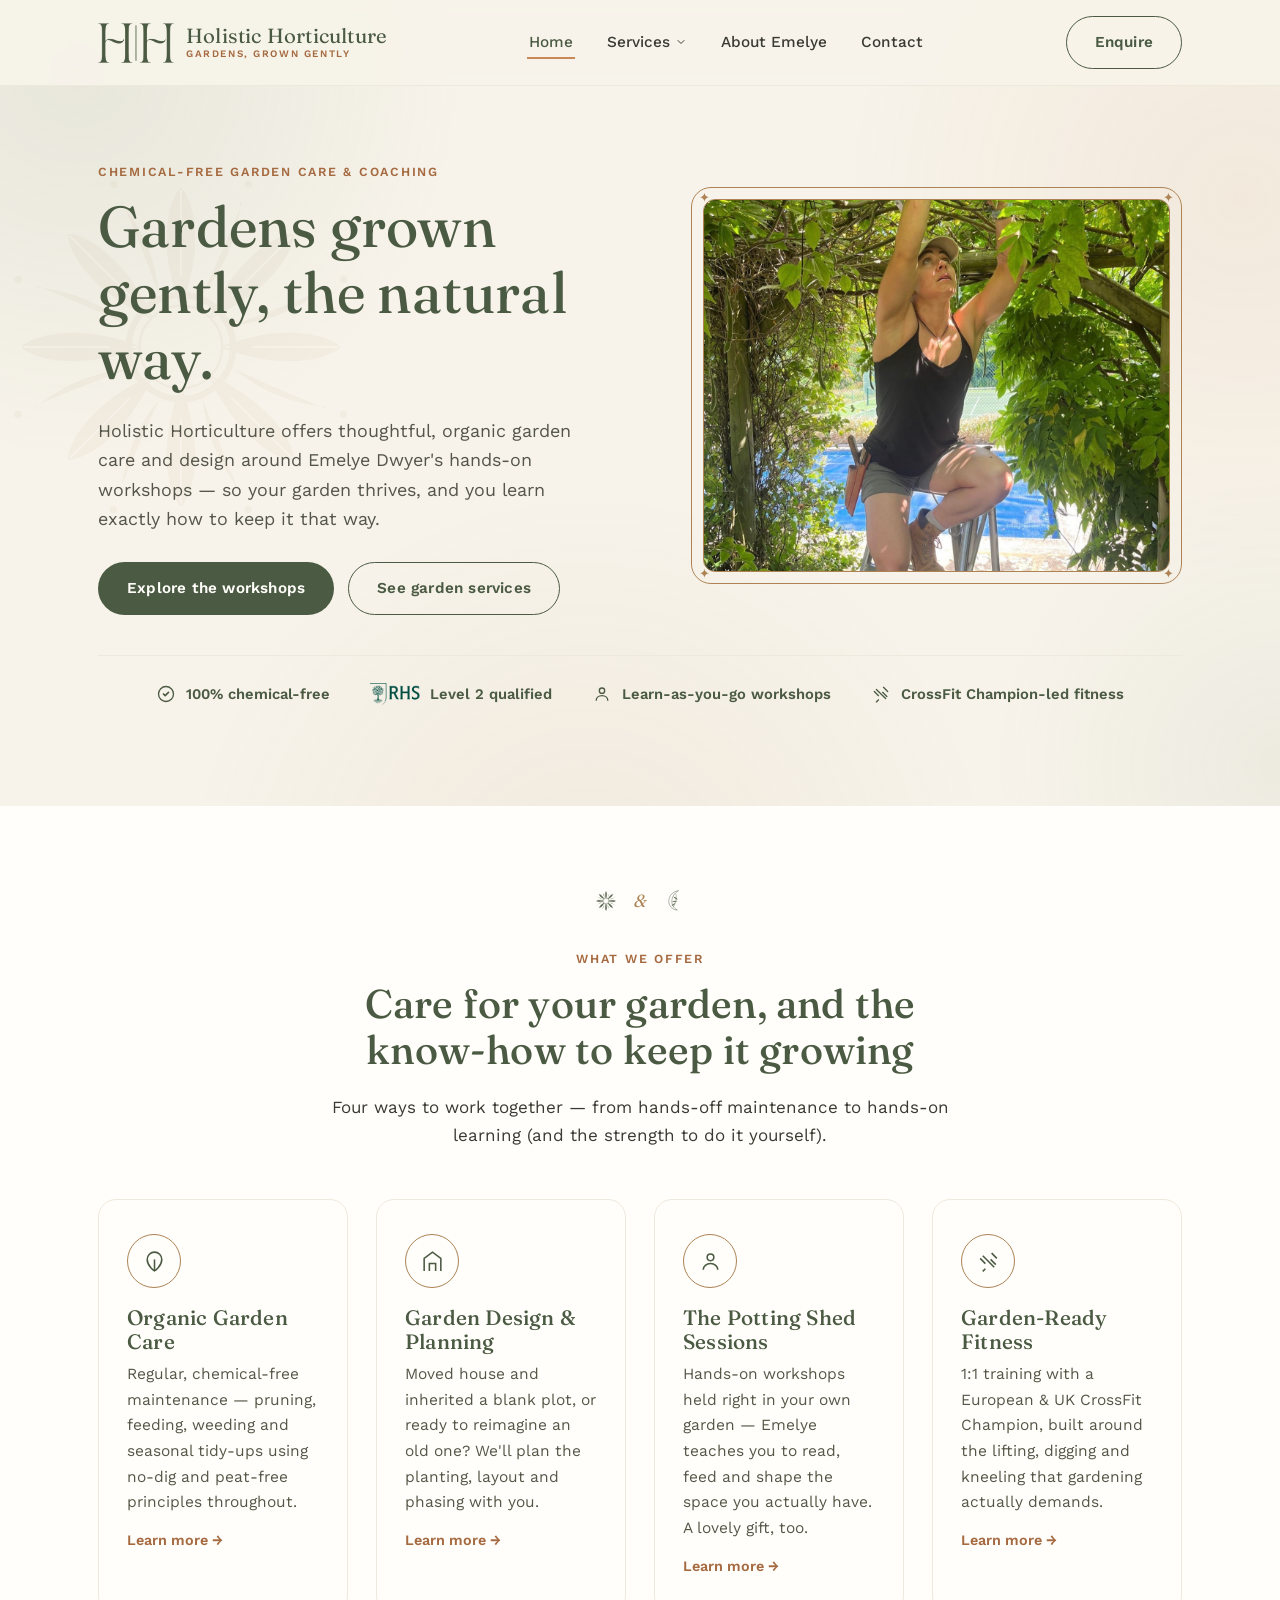
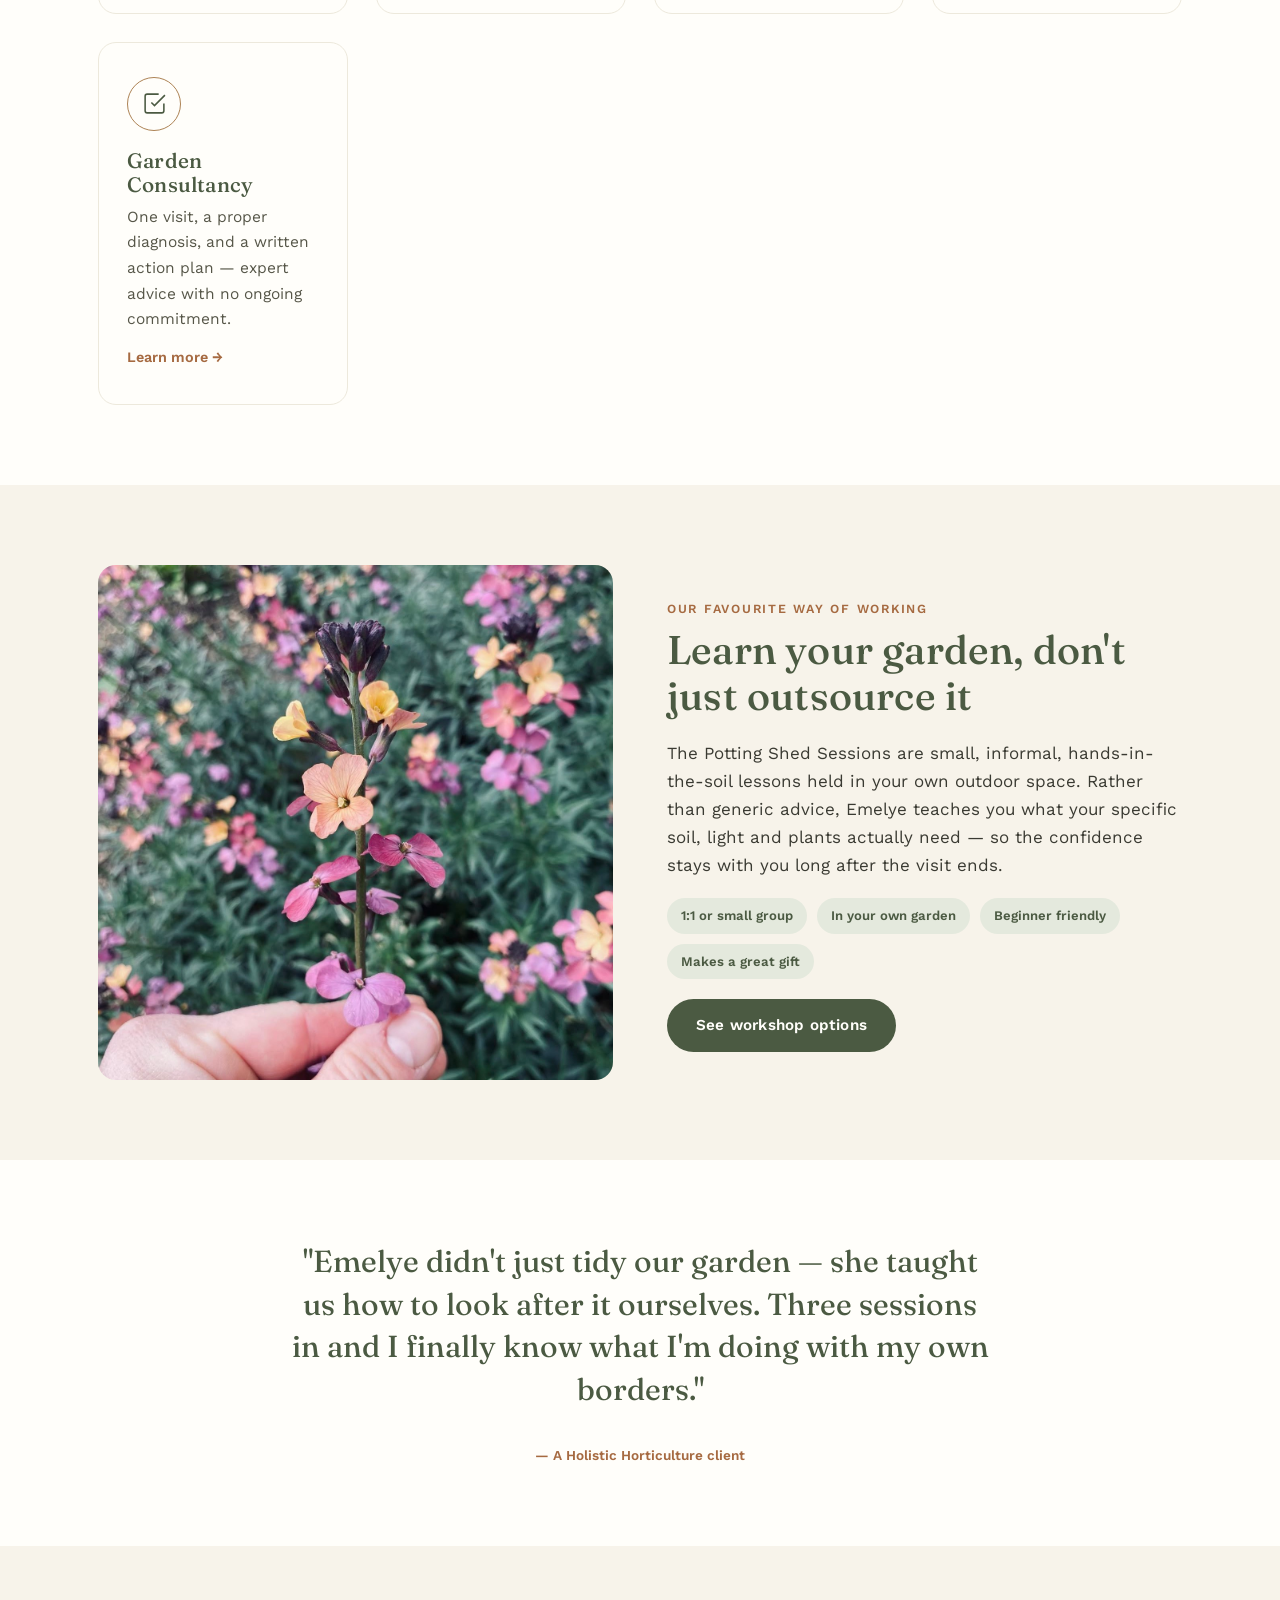
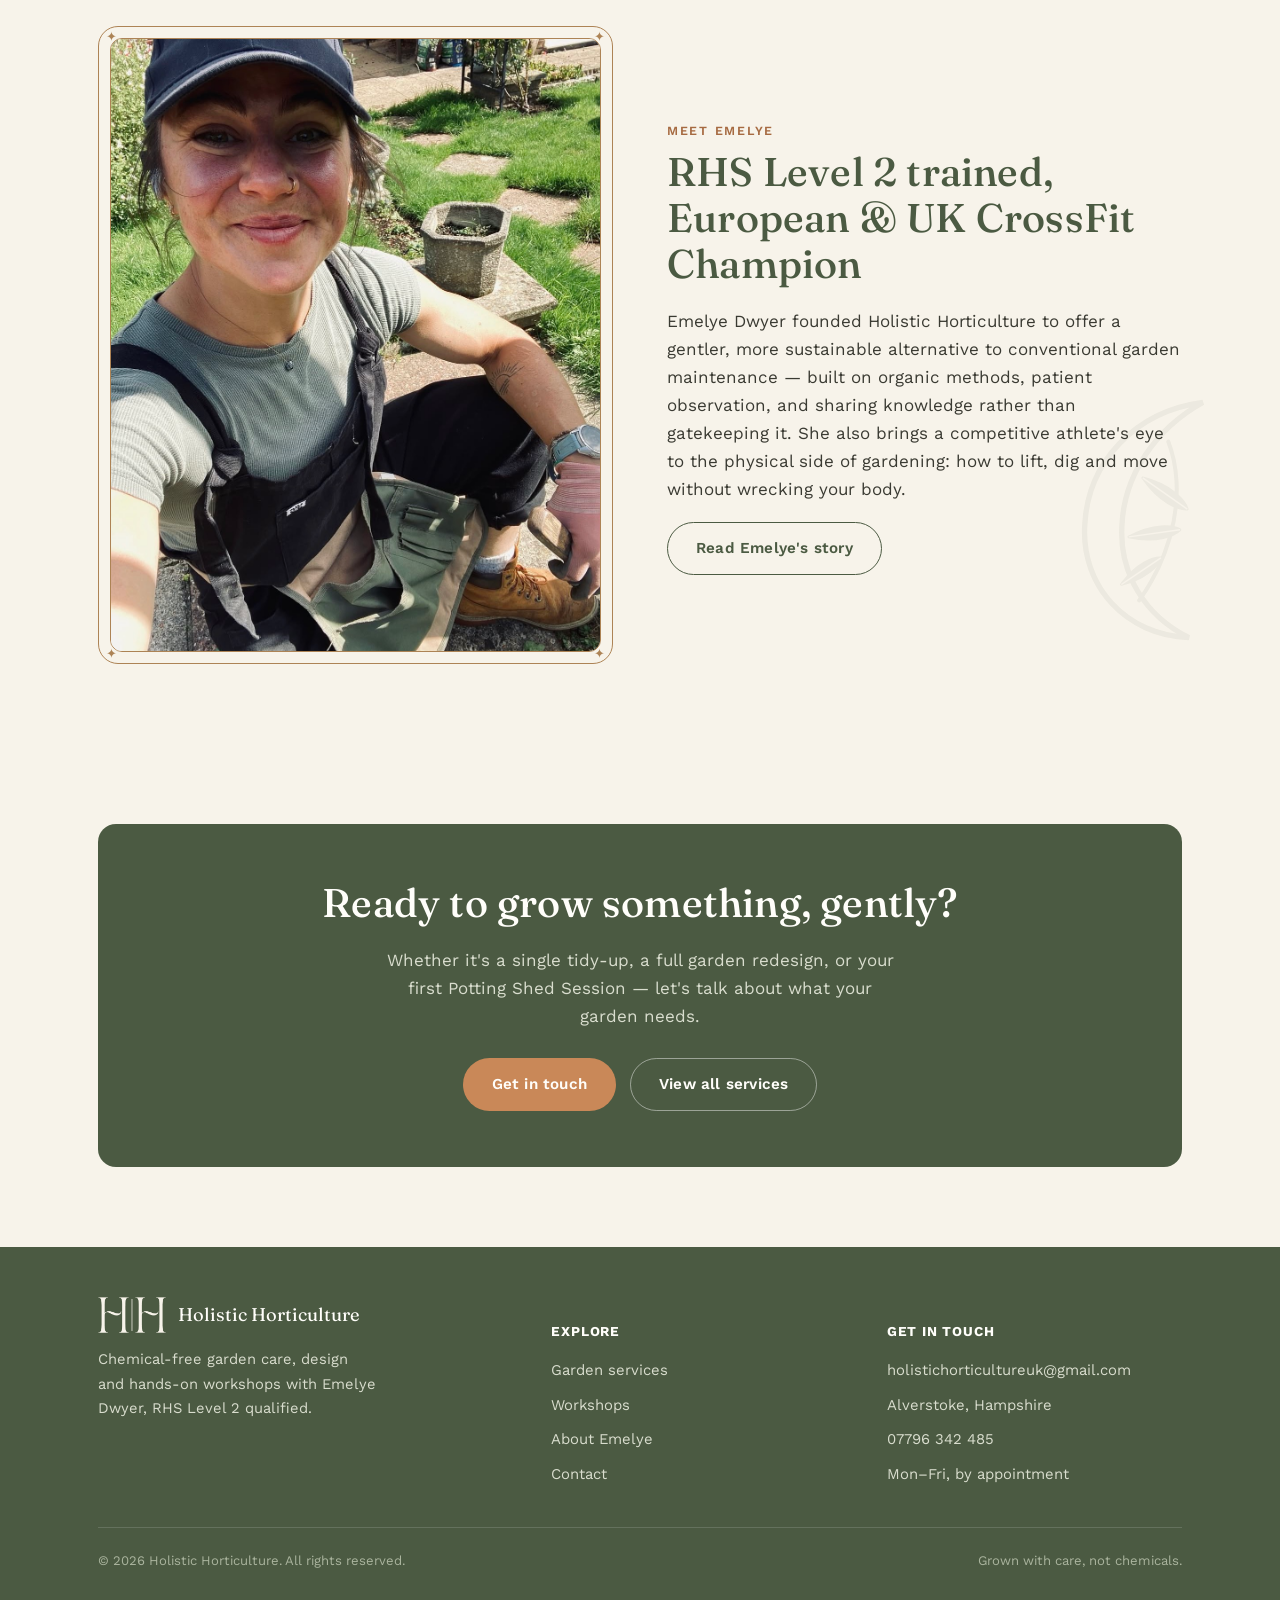
==== commit 922f7c0e: "Real logo, contact details, and full service content from HH list" ====
--- a/index.html
+++ b/index.html
@@ -7,8 +7,7 @@
 <meta name="description" content="Chemical-free garden care, design and hands-on workshops with Emelye Dwyer, RHS Level 2 qualified horticulturist and European & UK CrossFit Champion.">
 <link rel="preconnect" href="https://fonts.googleapis.com">
 <link href="https://fonts.googleapis.com/css2?family=Fraunces:opsz,wght@9..144,400..600&family=Work+Sans:wght@400;500;600;700&display=swap" rel="stylesheet">
-<link rel="icon" type="image/svg+xml" href="assets/svg/favicon.svg">
-<link rel="alternate icon" href="assets/png/favicon-32.png">
+<link rel="icon" type="image/png" href="assets/png/favicon-32.png">
 <link rel="apple-touch-icon" href="assets/png/favicon-180.png">
 <link rel="stylesheet" href="styles.css">
 </head>
@@ -17,7 +16,7 @@
 <header class="site-header">
   <div class="nav-row">
     <a href="index.html" class="brand">
-      <img src="assets/svg/holistic-horticulture-sun.svg" alt="" width="40" height="40">
+      <img src="assets/logos/hh-lockup.png" alt="Holistic Horticulture" width="76" height="40">
       <span class="brand-word">Holistic Horticulture<small>Gardens, grown gently</small></span>
     </a>
     <nav class="main-nav">
@@ -234,7 +233,7 @@
     <div class="footer-grid">
       <div>
         <div class="footer-brand">
-          <img src="assets/svg/holistic-horticulture-sun-reversed.svg" alt="" width="36" height="36">
+          <img src="assets/logos/hh-lockup-reversed.png" alt="Holistic Horticulture" width="68" height="36">
           <span>Holistic Horticulture</span>
         </div>
         <p style="max-width:280px; font-size:0.92rem;">Chemical-free garden care, design and hands-on workshops with Emelye Dwyer, RHS Level 2 qualified.</p>
@@ -251,8 +250,9 @@
       <div>
         <h5>Get in touch</h5>
         <ul>
-          <li>hello@holistichorticulture.co.uk</li>
-          <li>Based in &mdash; your town/county here</li>
+          <li>holistichorticultureuk@gmail.com</li>
+          <li>Alverstoke, Hampshire</li>
+          <li>07796 342 485</li>
           <li>Mon&ndash;Fri, by appointment</li>
         </ul>
       </div>
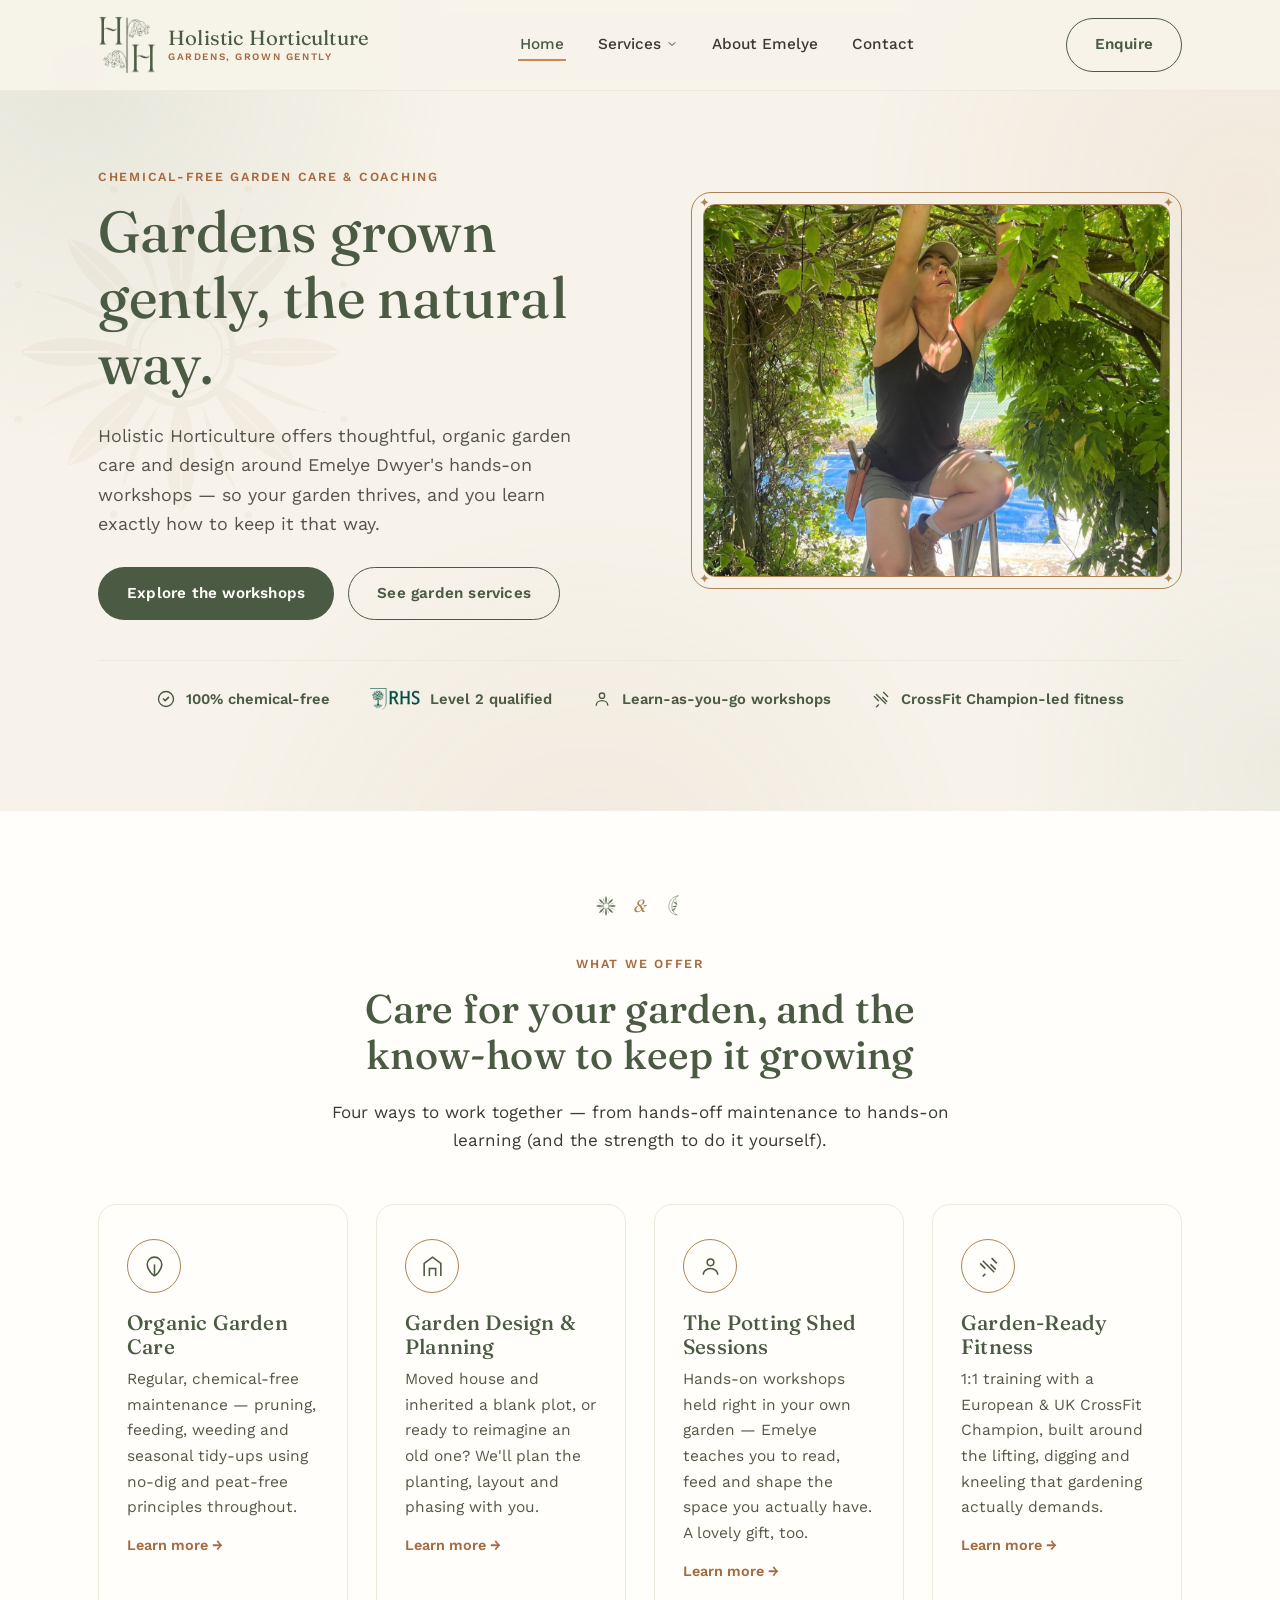
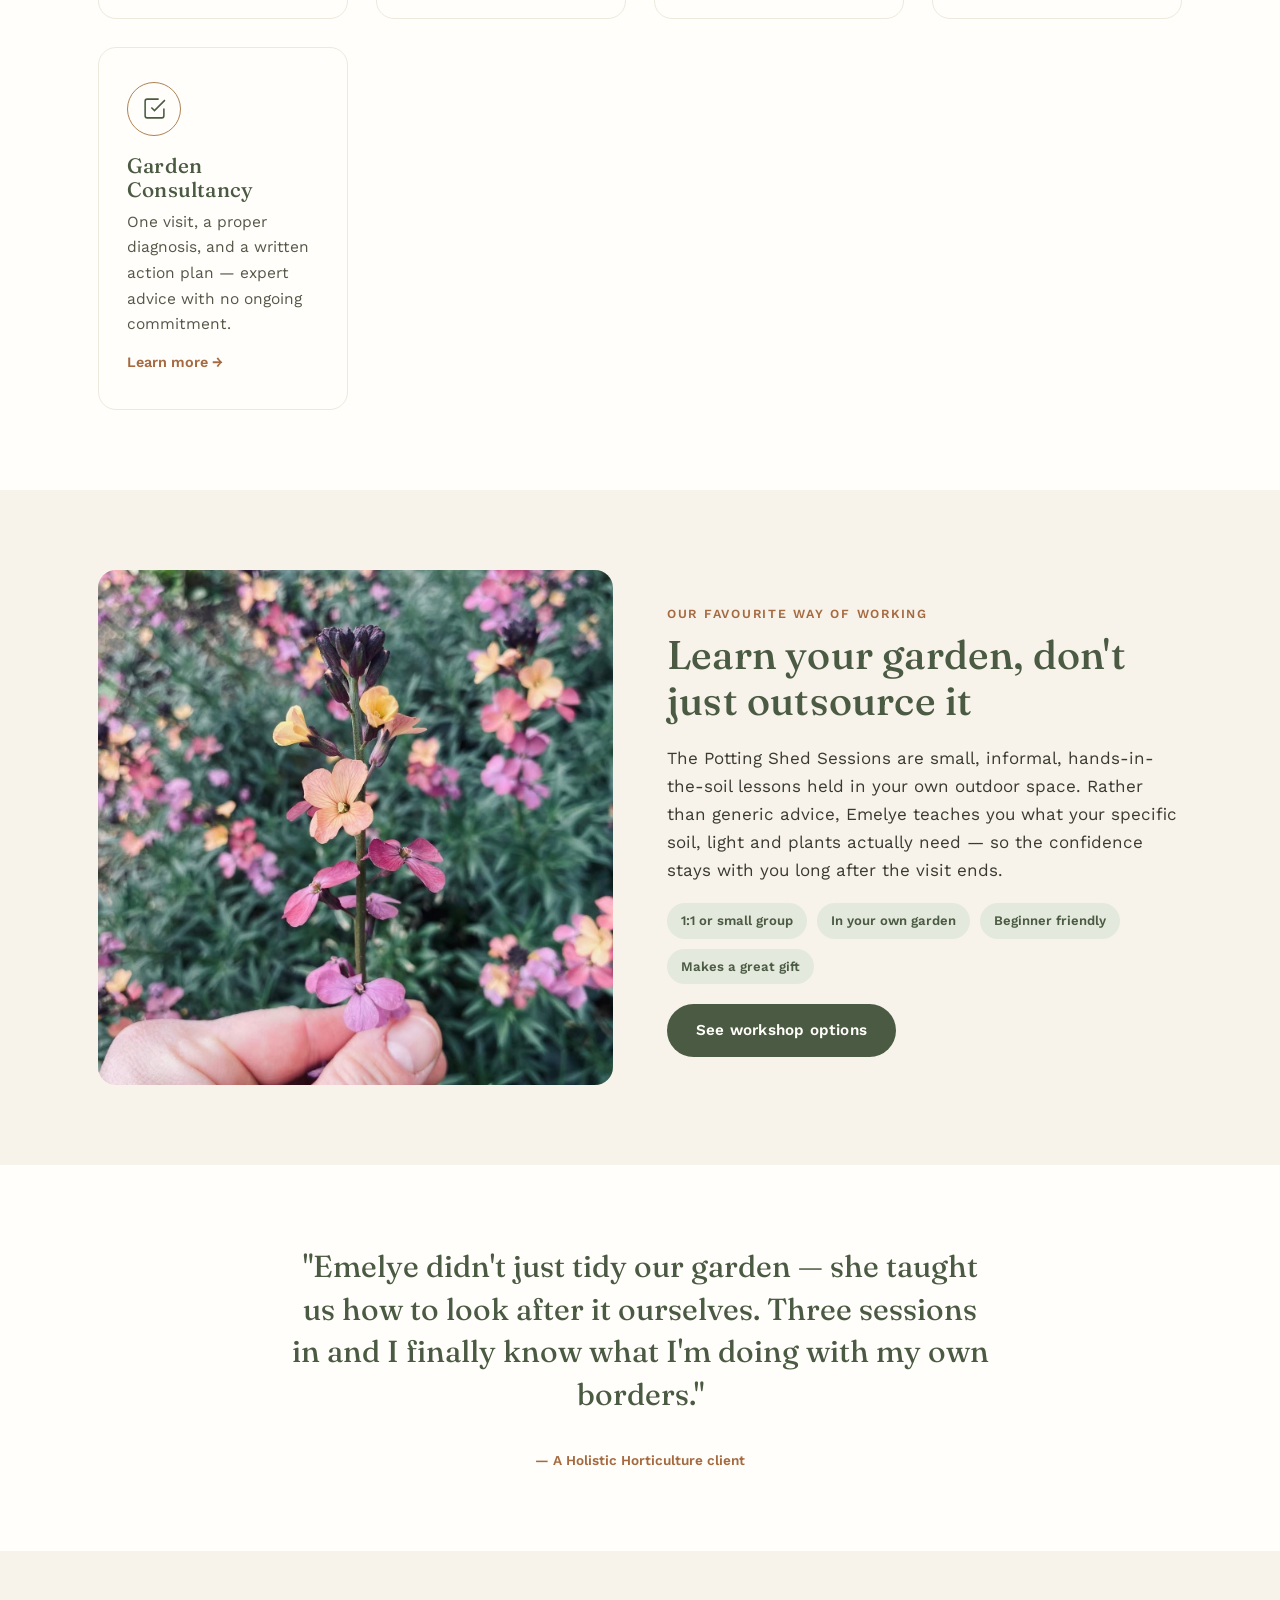
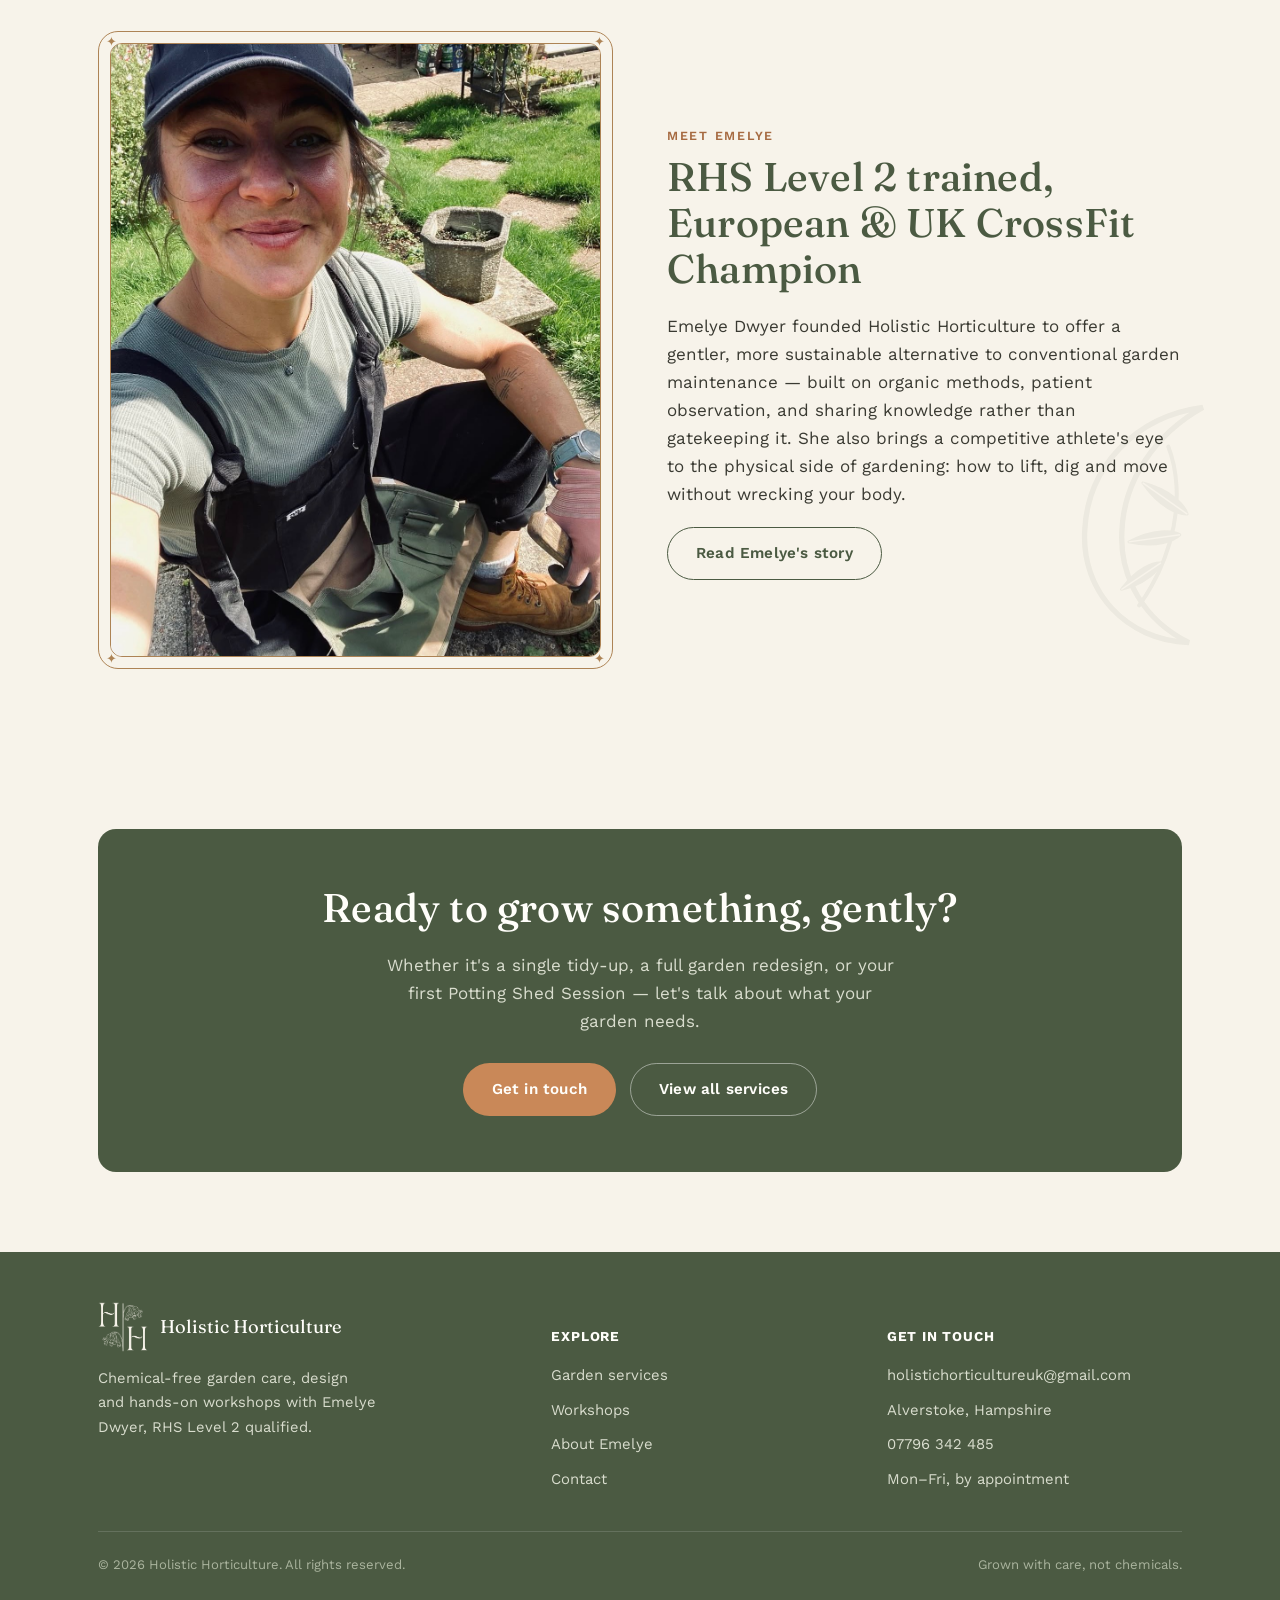
==== commit a1f1b34b: "Use full illustrated logo in header and footer" ====
--- a/index.html
+++ b/index.html
@@ -16,7 +16,7 @@
 <header class="site-header">
   <div class="nav-row">
     <a href="index.html" class="brand">
-      <img src="assets/logos/hh-lockup.png" alt="Holistic Horticulture" width="76" height="40">
+      <img src="assets/logos/hh-monogram-full.png" alt="Holistic Horticulture" width="58" height="58">
       <span class="brand-word">Holistic Horticulture<small>Gardens, grown gently</small></span>
     </a>
     <nav class="main-nav">
@@ -233,7 +233,7 @@
     <div class="footer-grid">
       <div>
         <div class="footer-brand">
-          <img src="assets/logos/hh-lockup-reversed.png" alt="Holistic Horticulture" width="68" height="36">
+          <img src="assets/logos/hh-monogram-full-reversed.png" alt="Holistic Horticulture" width="50" height="50">
           <span>Holistic Horticulture</span>
         </div>
         <p style="max-width:280px; font-size:0.92rem;">Chemical-free garden care, design and hands-on workshops with Emelye Dwyer, RHS Level 2 qualified.</p>
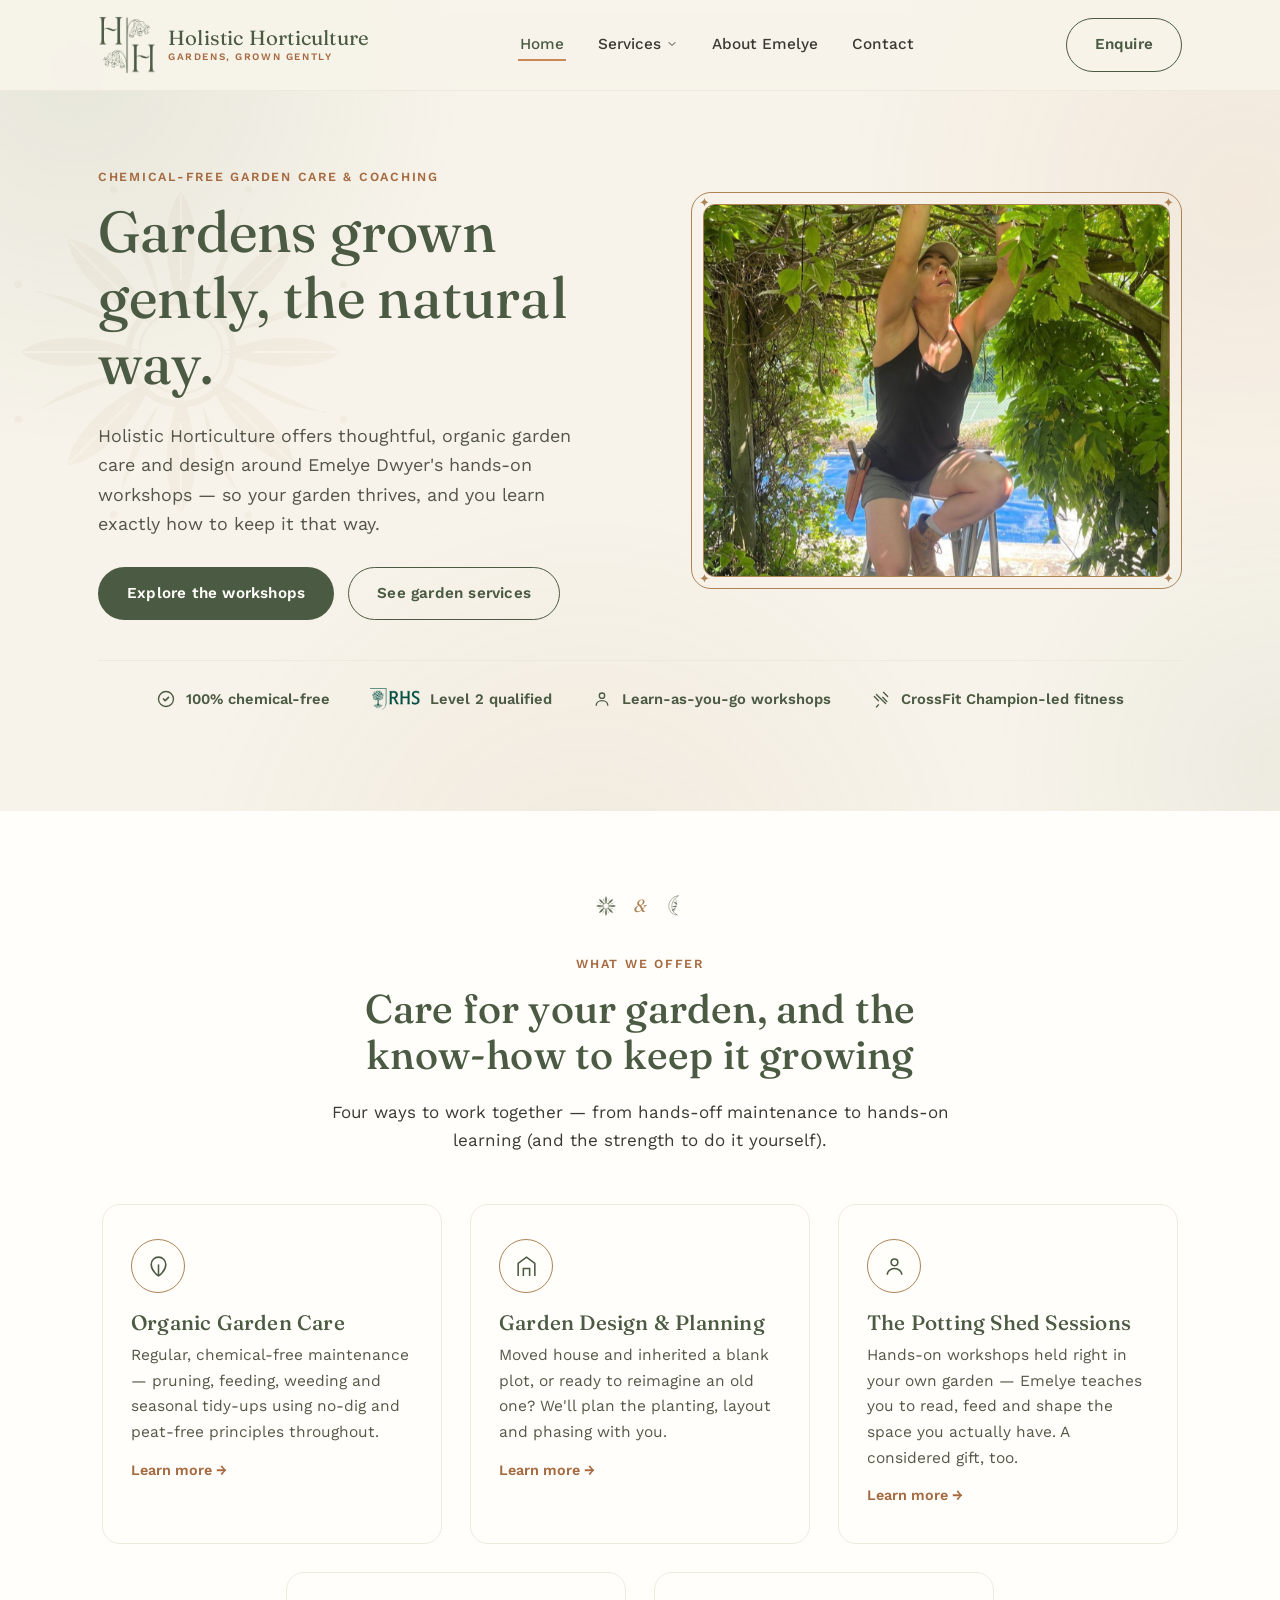
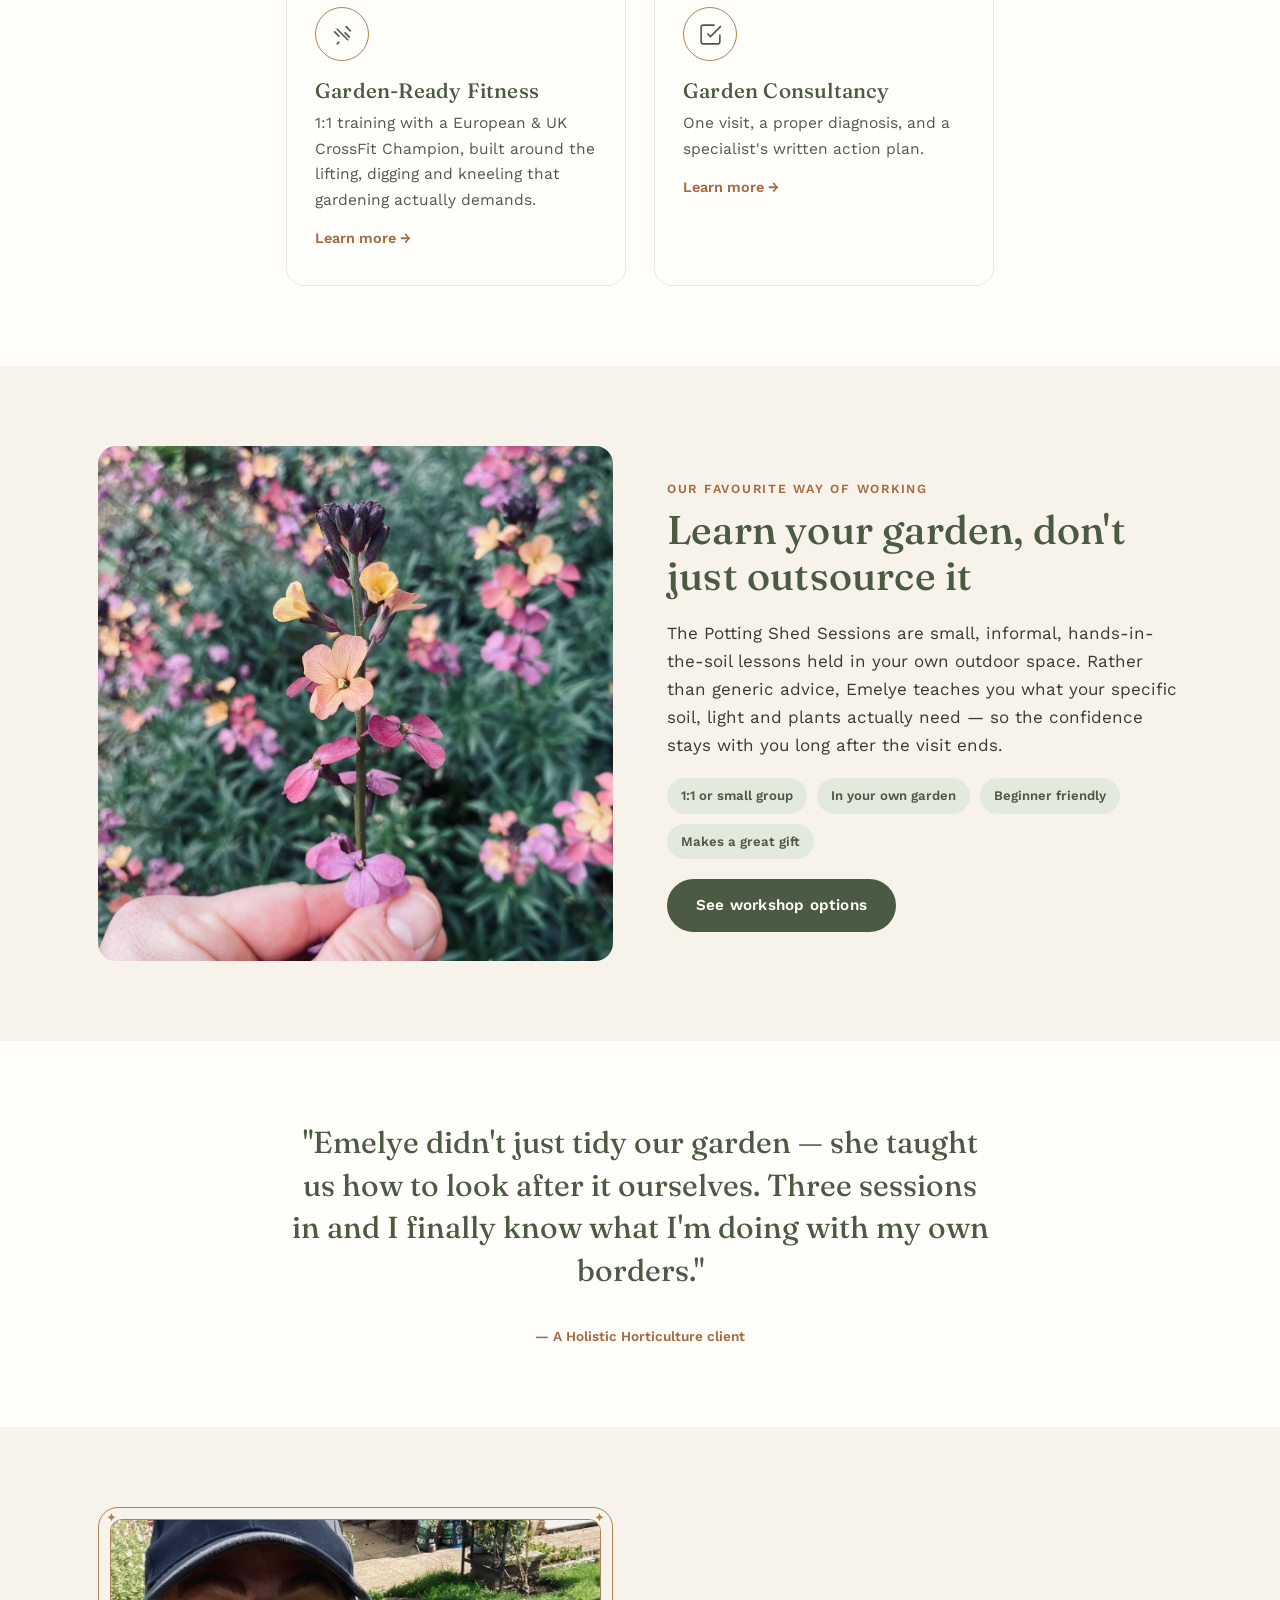
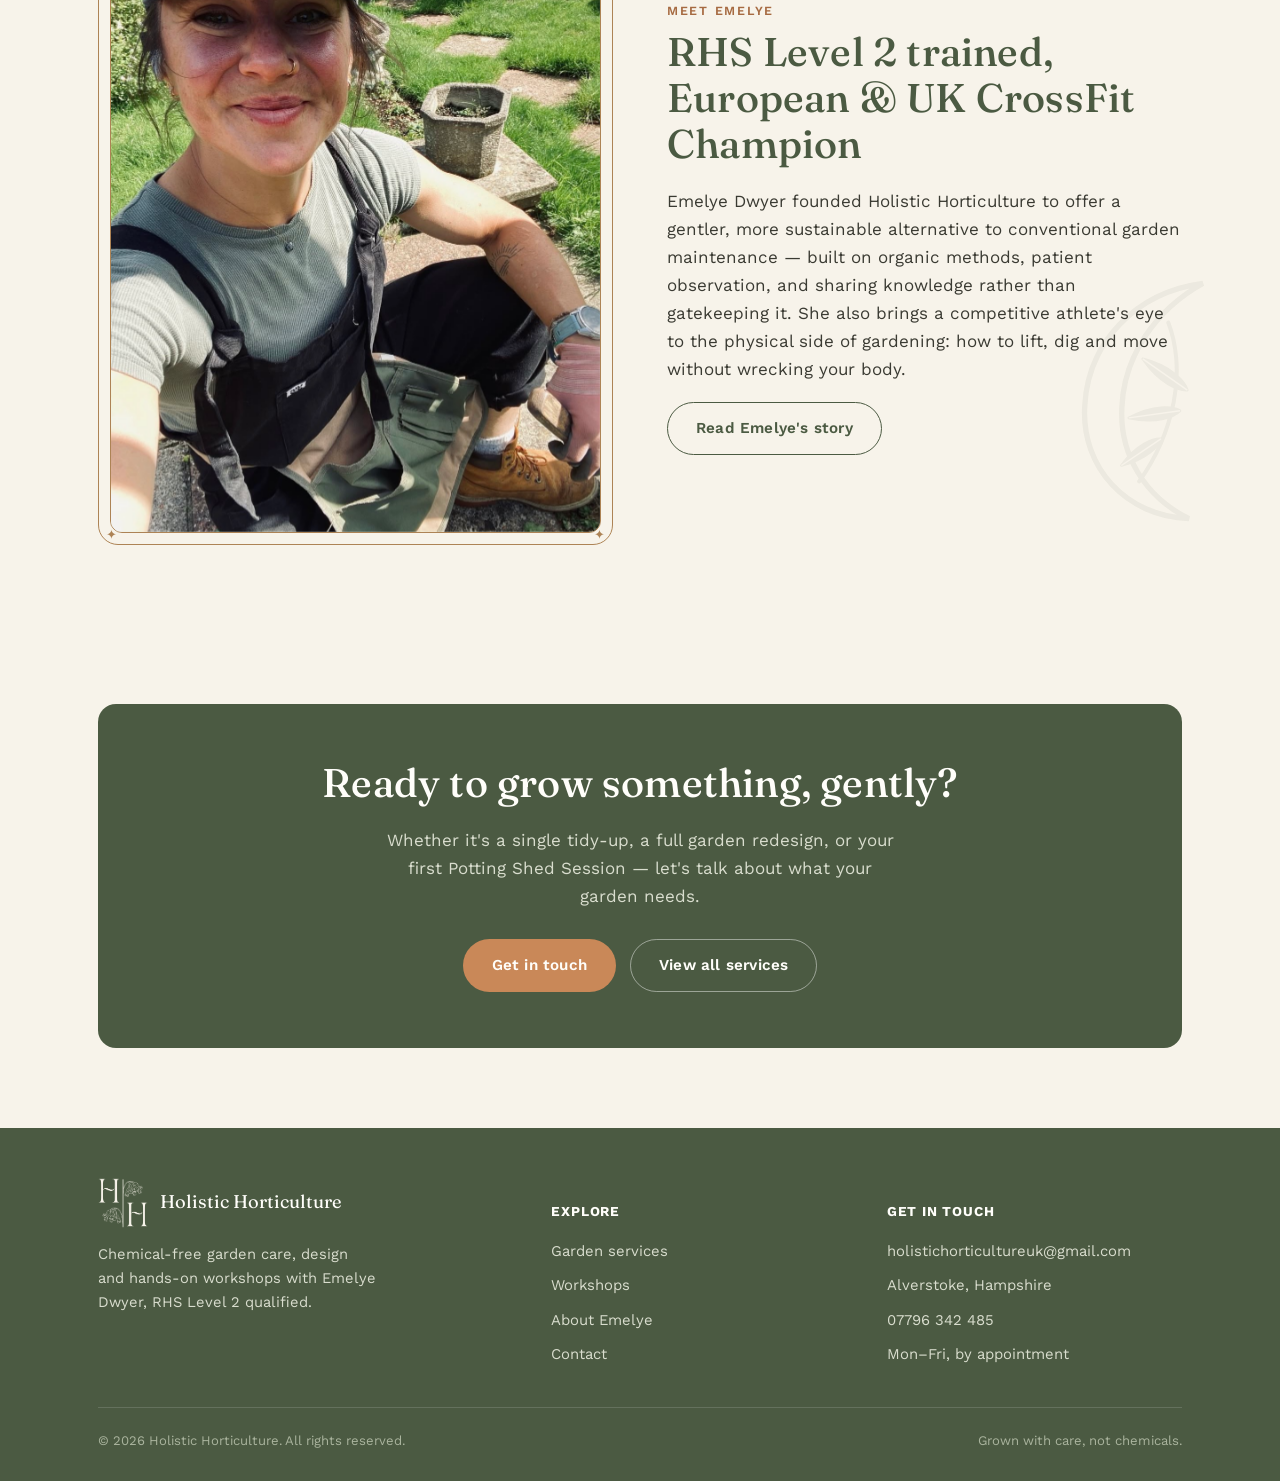
==== commit 65d75461: "Add files via upload" ====
--- a/index.html
+++ b/index.html
@@ -133,7 +133,7 @@
             <svg viewBox="0 0 24 24" fill="none"><circle cx="12" cy="8" r="3.2" stroke="currentColor" stroke-width="1.5"/><path d="M5 20c0-3.6 3.1-6 7-6s7 2.4 7 6" stroke="currentColor" stroke-width="1.5"/></svg>
           </div>
           <h3>The Potting Shed Sessions</h3>
-          <p>Hands-on workshops held right in your own garden — Emelye teaches you to read, feed and shape the space you actually have. A lovely gift, too.</p>
+          <p>Hands-on workshops held right in your own garden — Emelye teaches you to read, feed and shape the space you actually have. A considered gift, too.</p>
           <a class="card-link" href="workshops.html">Learn more →</a>
         </div>
 
@@ -151,7 +151,7 @@
             <svg viewBox="0 0 24 24" fill="none"><path d="M9 11l3 3L22 4" stroke="currentColor" stroke-width="1.5"/><path d="M21 12v7a2 2 0 01-2 2H5a2 2 0 01-2-2V5a2 2 0 012-2h11" stroke="currentColor" stroke-width="1.5"/></svg>
           </div>
           <h3>Garden Consultancy</h3>
-          <p>One visit, a proper diagnosis, and a written action plan — expert advice with no ongoing commitment.</p>
+          <p>One visit, a proper diagnosis, and a specialist's written action plan.</p>
           <a class="card-link" href="consultancy.html">Learn more →</a>
         </div>
       </div>
--- a/styles.css
+++ b/styles.css
@@ -478,11 +478,18 @@
 
 /* ---------------- Service cards ---------------- */
 .card-grid{
-  display:grid;
-  grid-template-columns: repeat(auto-fit, minmax(240px, 1fr));
+  display:flex;
+  flex-wrap: wrap;
+  justify-content: center;
   gap: 28px;
 }
-@media (max-width: 640px){ .card-grid{ grid-template-columns: 1fr; } }
+.card-grid .card{
+  flex: 1 1 260px;
+  max-width: 340px;
+}
+@media (max-width: 640px){
+  .card-grid .card{ flex-basis: 100%; max-width: 440px; }
+}
 
 .card{
   background: var(--paper);
@@ -728,9 +735,17 @@
 
 /* ---------------- Service hub cards (services.html overview) ---------------- */
 .service-hub-grid{
-  display:grid;
-  grid-template-columns: repeat(auto-fit, minmax(280px, 1fr));
+  display:flex;
+  flex-wrap: wrap;
+  justify-content: center;
   gap: 28px;
+}
+.service-hub-grid .service-hub-card{
+  flex: 1 1 300px;
+  max-width: 360px;
+}
+@media (max-width: 680px){
+  .service-hub-grid .service-hub-card{ flex-basis: 100%; max-width: 440px; }
 }
 .service-hub-card{
   display:flex;
@@ -789,11 +804,18 @@
 
 /* ---------------- Pricing / packages ---------------- */
 .price-grid{
-  display:grid;
-  grid-template-columns: repeat(auto-fit, minmax(230px, 1fr));
+  display:flex;
+  flex-wrap: wrap;
+  justify-content: center;
   gap: 26px;
 }
-@media (max-width: 640px){ .price-grid{ grid-template-columns:1fr; } }
+.price-grid .price-card{
+  flex: 1 1 240px;
+  max-width: 300px;
+}
+@media (max-width: 640px){
+  .price-grid .price-card{ flex-basis: 100%; max-width: 420px; }
+}
 
 .price-card .price.custom{ font-size: 1.3rem; }
 .price-card .note{ font-size: 0.82rem; color:#7a7a6c; margin: -10px 0 18px; }
@@ -957,3 +979,41 @@
 /* utility */
 .center{ text-align:center; }
 .mt-0{ margin-top:0; }
+
+/* ---------------- Scroll reveal — soft, smooth entrance as content
+   comes into view. Applied broadly via JS (see script.js); CSS here
+   just defines the resting/revealed states and the easing. ---------------- */
+.reveal-up{
+  opacity: 0;
+  transform: translateY(28px);
+  transition: opacity 0.8s cubic-bezier(.22,.61,.36,1), transform 0.8s cubic-bezier(.22,.61,.36,1);
+  will-change: opacity, transform;
+}
+.reveal-up.in-view{
+  opacity: 1;
+  transform: translateY(0);
+}
+/* gentle stagger within a row/group — JS sets --reveal-i per element */
+.reveal-up{ transition-delay: calc(var(--reveal-i, 0) * 90ms); }
+
+@media (prefers-reduced-motion: reduce){
+  .reveal-up{ opacity:1; transform:none; transition:none; }
+}
+
+/* subtle continuous life on primary buttons — soft breathing shadow */
+.btn-primary{
+  transition: transform .15s ease, background .2s ease, box-shadow .4s ease;
+}
+.btn-primary:hover{ box-shadow: 0 10px 24px -10px rgba(75,90,66,0.45); }
+
+/* smoother image reveal within frames — gentle scale-in on load */
+.photo img, .tarot-frame-inner img{
+  animation: photo-settle .9s cubic-bezier(.22,.61,.36,1) both;
+}
+@keyframes photo-settle{
+  from{ opacity:0; transform: scale(1.04); }
+  to{ opacity:1; transform: scale(1); }
+}
+@media (prefers-reduced-motion: reduce){
+  .photo img, .tarot-frame-inner img{ animation:none; }
+}
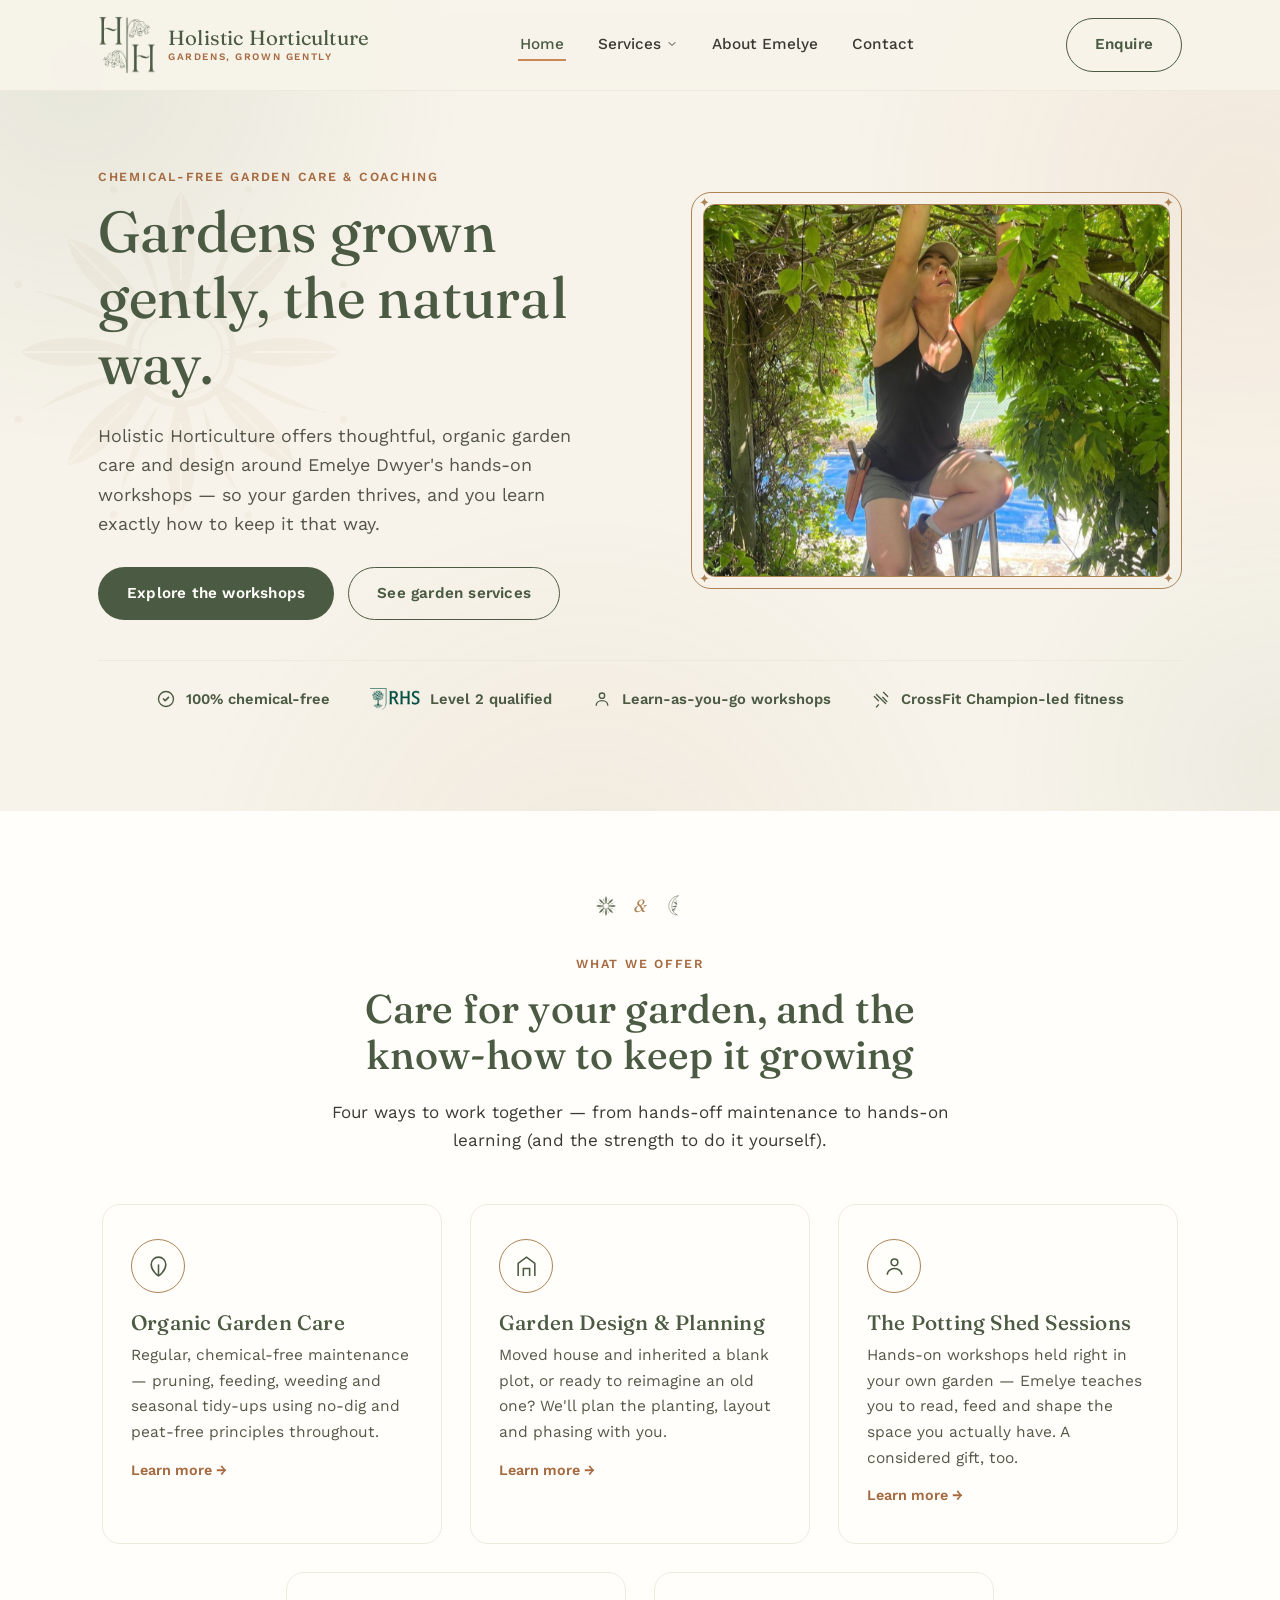
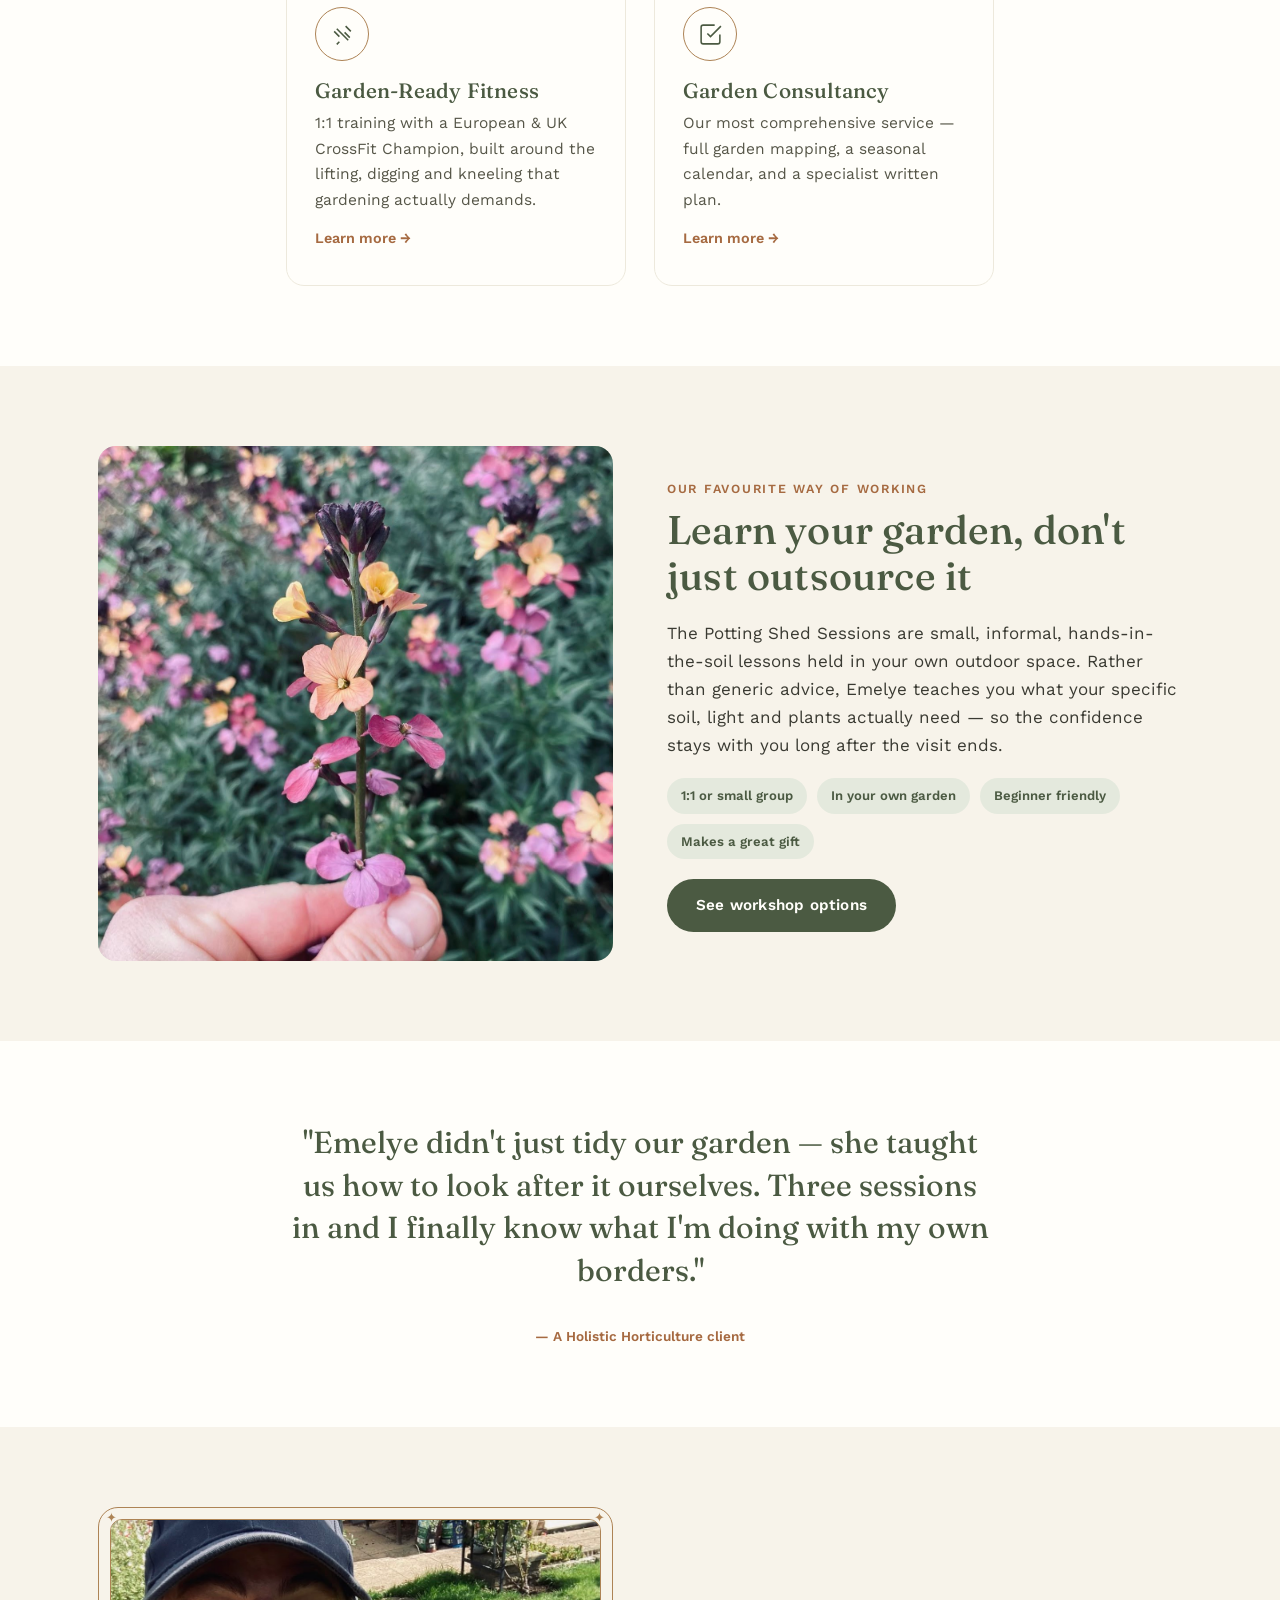
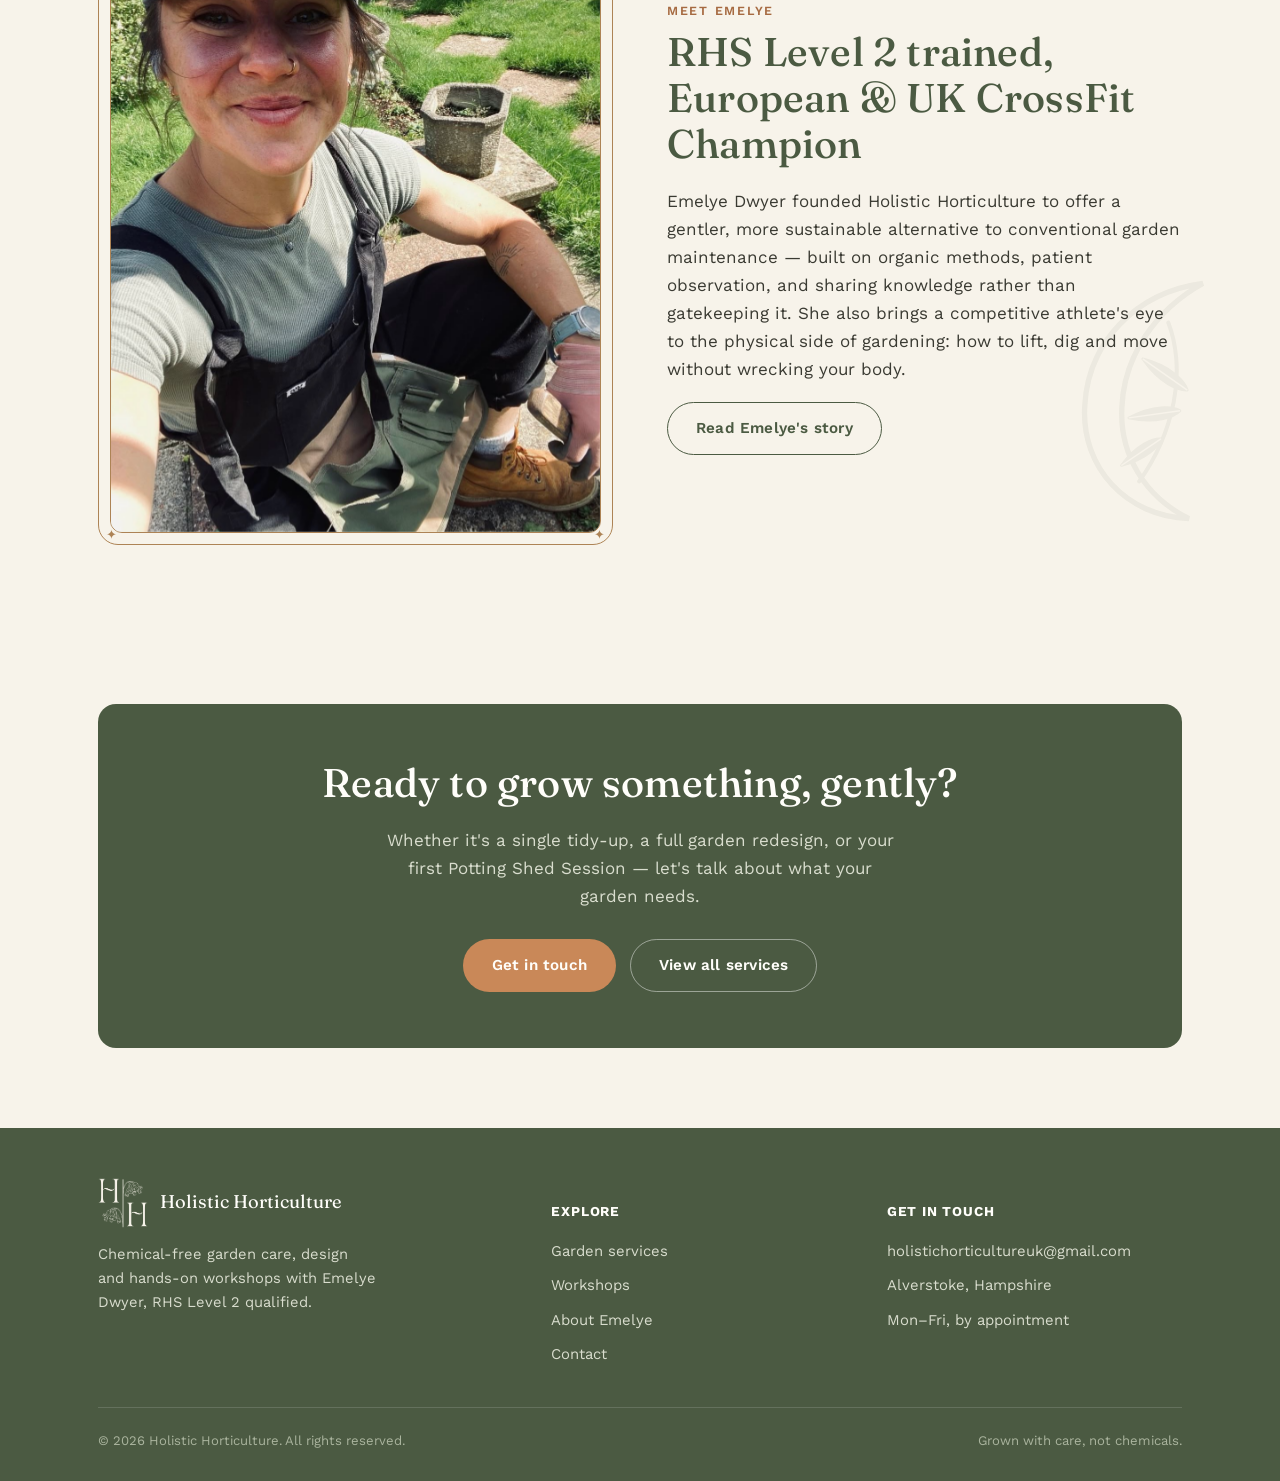
==== commit c348377f: "Add files via upload" ====
--- a/index.html
+++ b/index.html
@@ -151,7 +151,7 @@
             <svg viewBox="0 0 24 24" fill="none"><path d="M9 11l3 3L22 4" stroke="currentColor" stroke-width="1.5"/><path d="M21 12v7a2 2 0 01-2 2H5a2 2 0 01-2-2V5a2 2 0 012-2h11" stroke="currentColor" stroke-width="1.5"/></svg>
           </div>
           <h3>Garden Consultancy</h3>
-          <p>One visit, a proper diagnosis, and a specialist's written action plan.</p>
+          <p>Our most comprehensive service — full garden mapping, a seasonal calendar, and a specialist written plan.</p>
           <a class="card-link" href="consultancy.html">Learn more →</a>
         </div>
       </div>
@@ -252,7 +252,6 @@
         <ul>
           <li>holistichorticultureuk@gmail.com</li>
           <li>Alverstoke, Hampshire</li>
-          <li>07796 342 485</li>
           <li>Mon&ndash;Fri, by appointment</li>
         </ul>
       </div>
--- a/styles.css
+++ b/styles.css
@@ -485,10 +485,11 @@
 }
 .card-grid .card{
   flex: 1 1 260px;
+  min-width: 260px;
   max-width: 340px;
 }
 @media (max-width: 640px){
-  .card-grid .card{ flex-basis: 100%; max-width: 440px; }
+  .card-grid .card{ flex-basis: 100%; min-width: 0; max-width: 440px; }
 }
 
 .card{
@@ -742,10 +743,11 @@
 }
 .service-hub-grid .service-hub-card{
   flex: 1 1 300px;
+  min-width: 300px;
   max-width: 360px;
 }
 @media (max-width: 680px){
-  .service-hub-grid .service-hub-card{ flex-basis: 100%; max-width: 440px; }
+  .service-hub-grid .service-hub-card{ flex-basis: 100%; min-width: 0; max-width: 440px; }
 }
 .service-hub-card{
   display:flex;
@@ -811,10 +813,11 @@
 }
 .price-grid .price-card{
   flex: 1 1 240px;
+  min-width: 240px;
   max-width: 300px;
 }
 @media (max-width: 640px){
-  .price-grid .price-card{ flex-basis: 100%; max-width: 420px; }
+  .price-grid .price-card{ flex-basis: 100%; min-width: 0; max-width: 420px; }
 }
 
 .price-card .price.custom{ font-size: 1.3rem; }
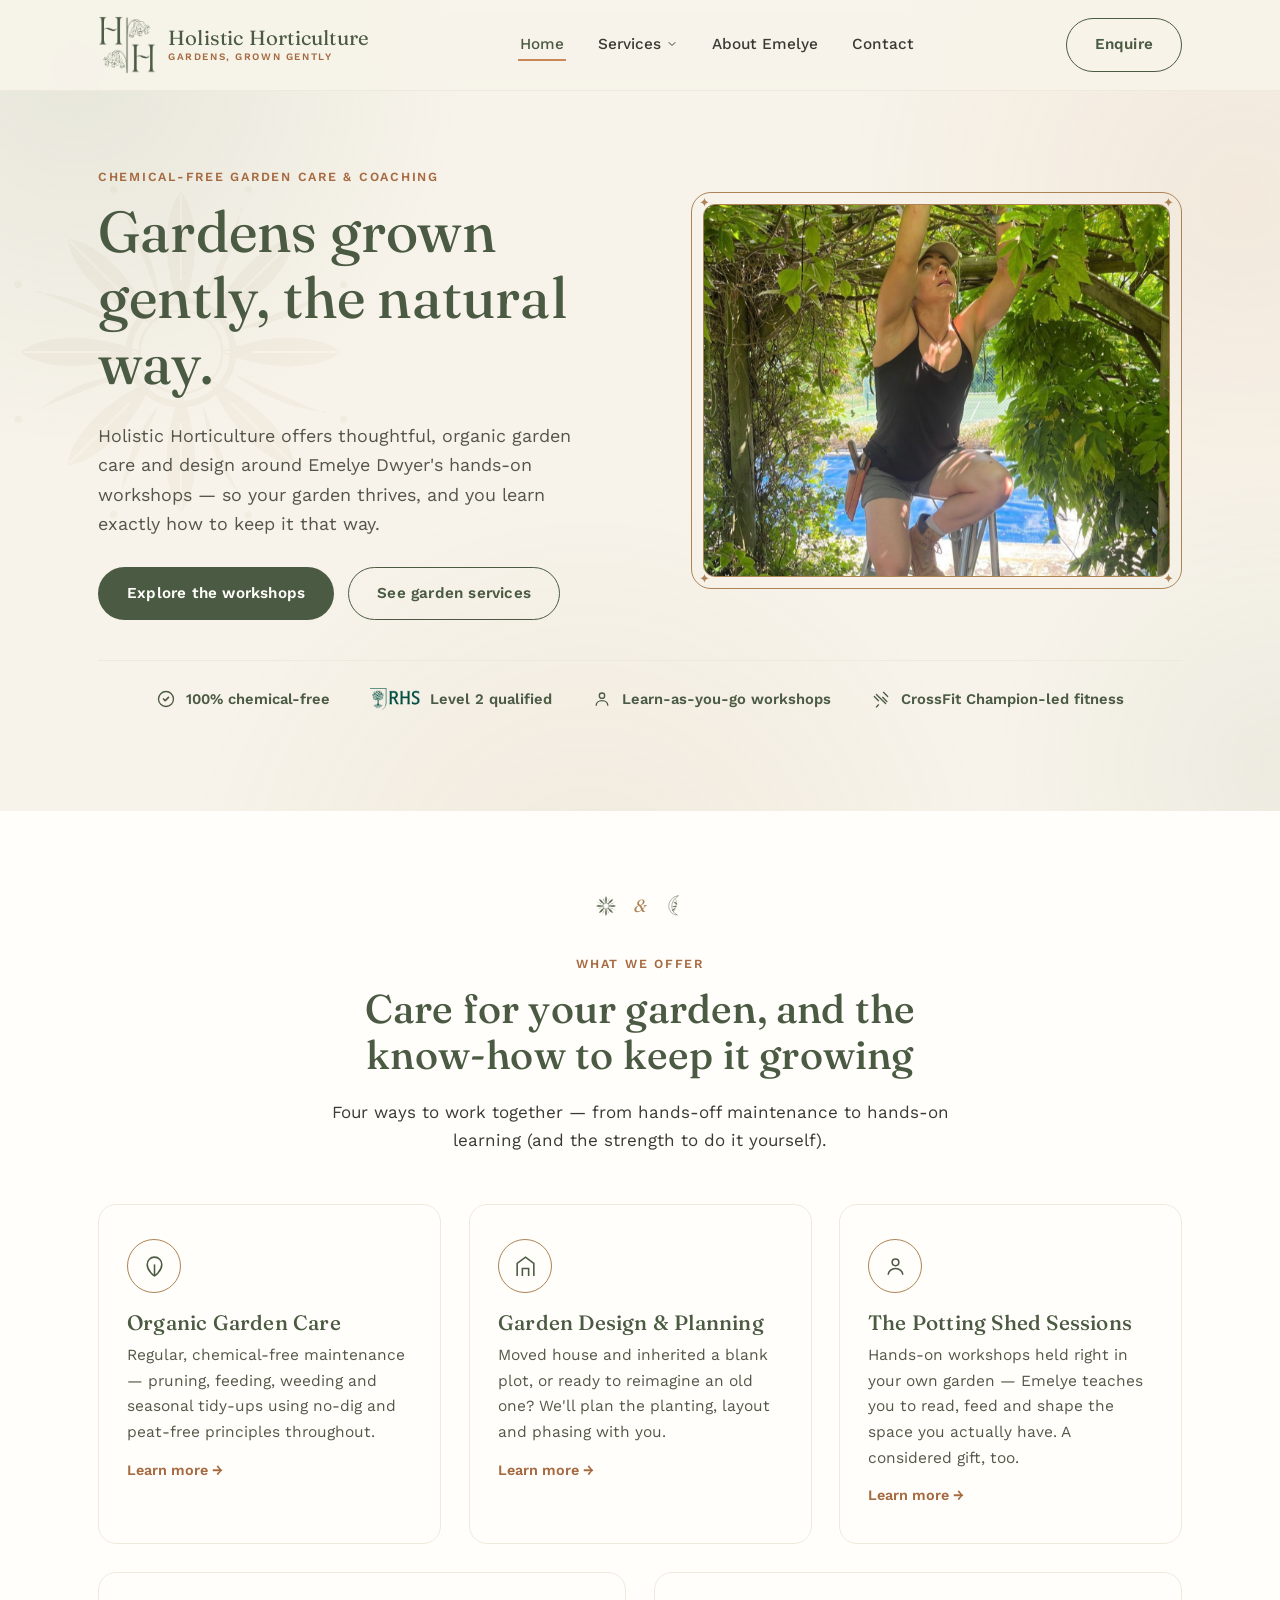
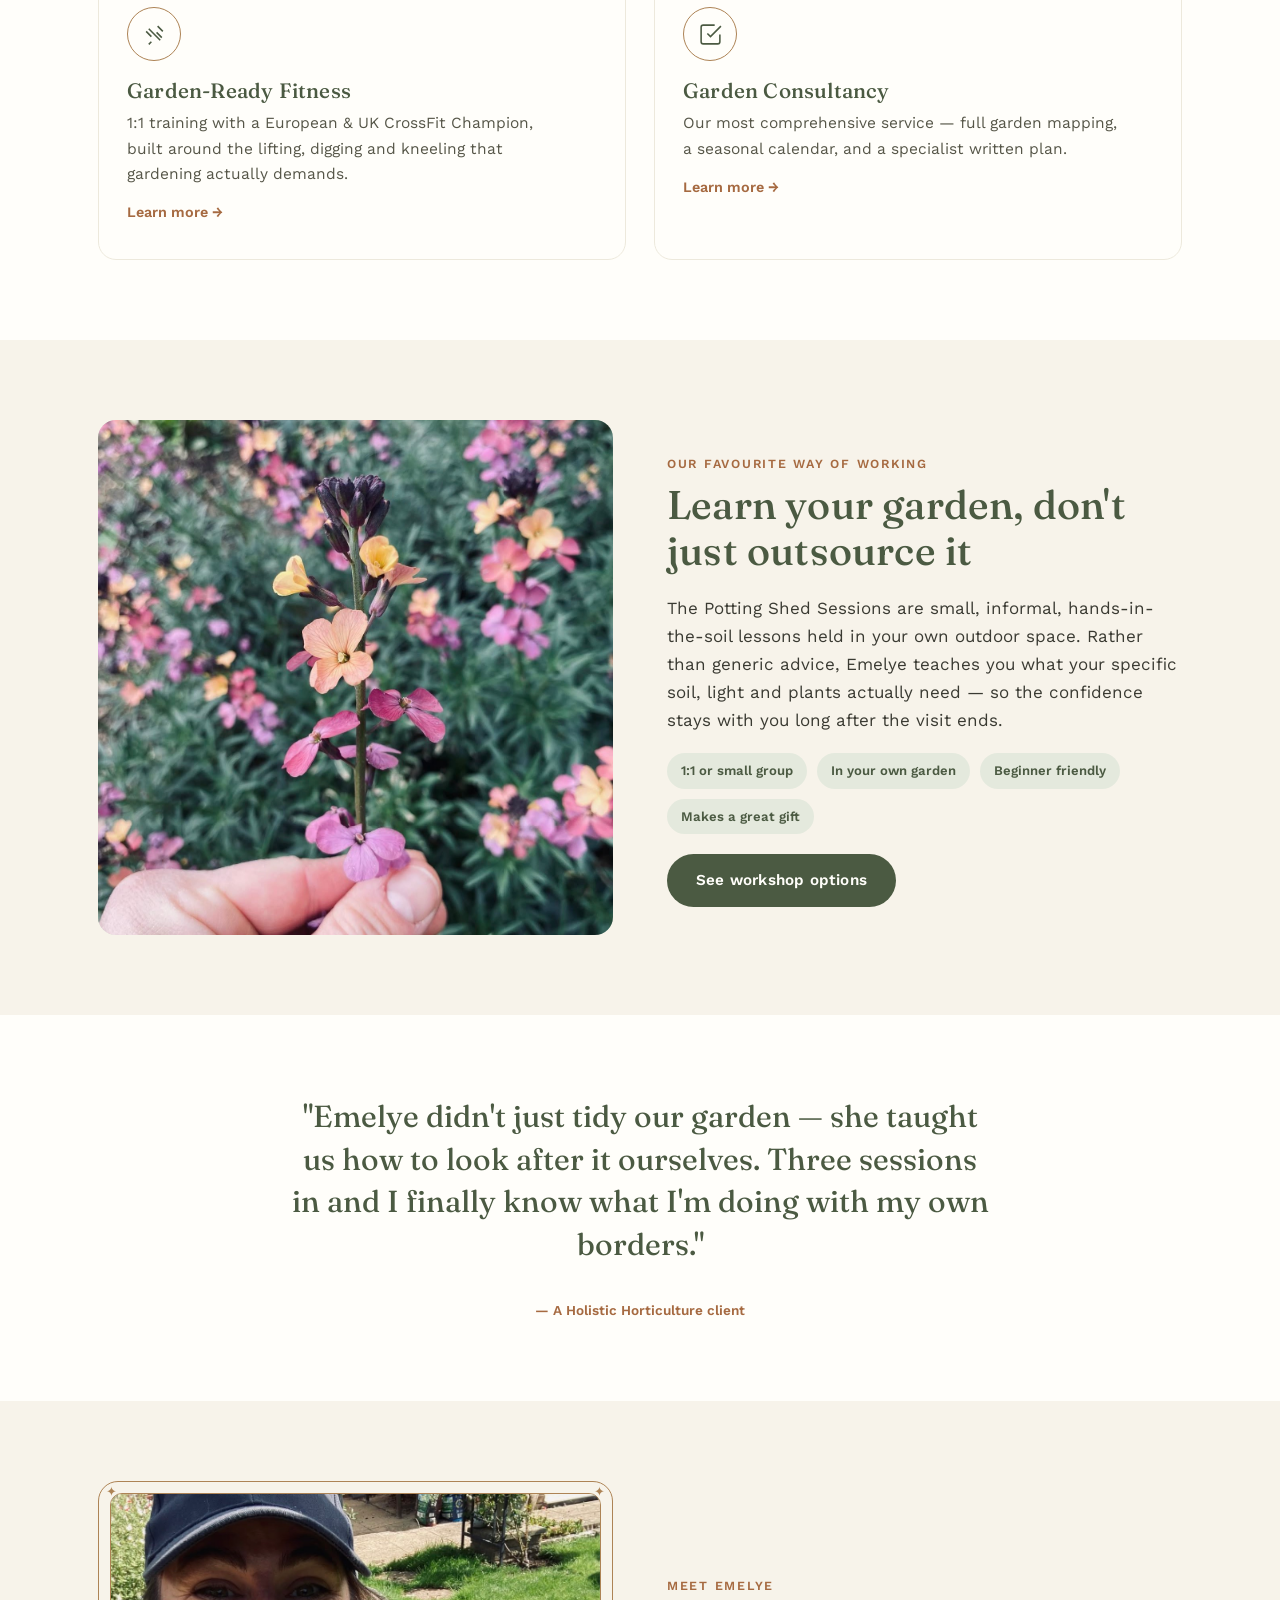
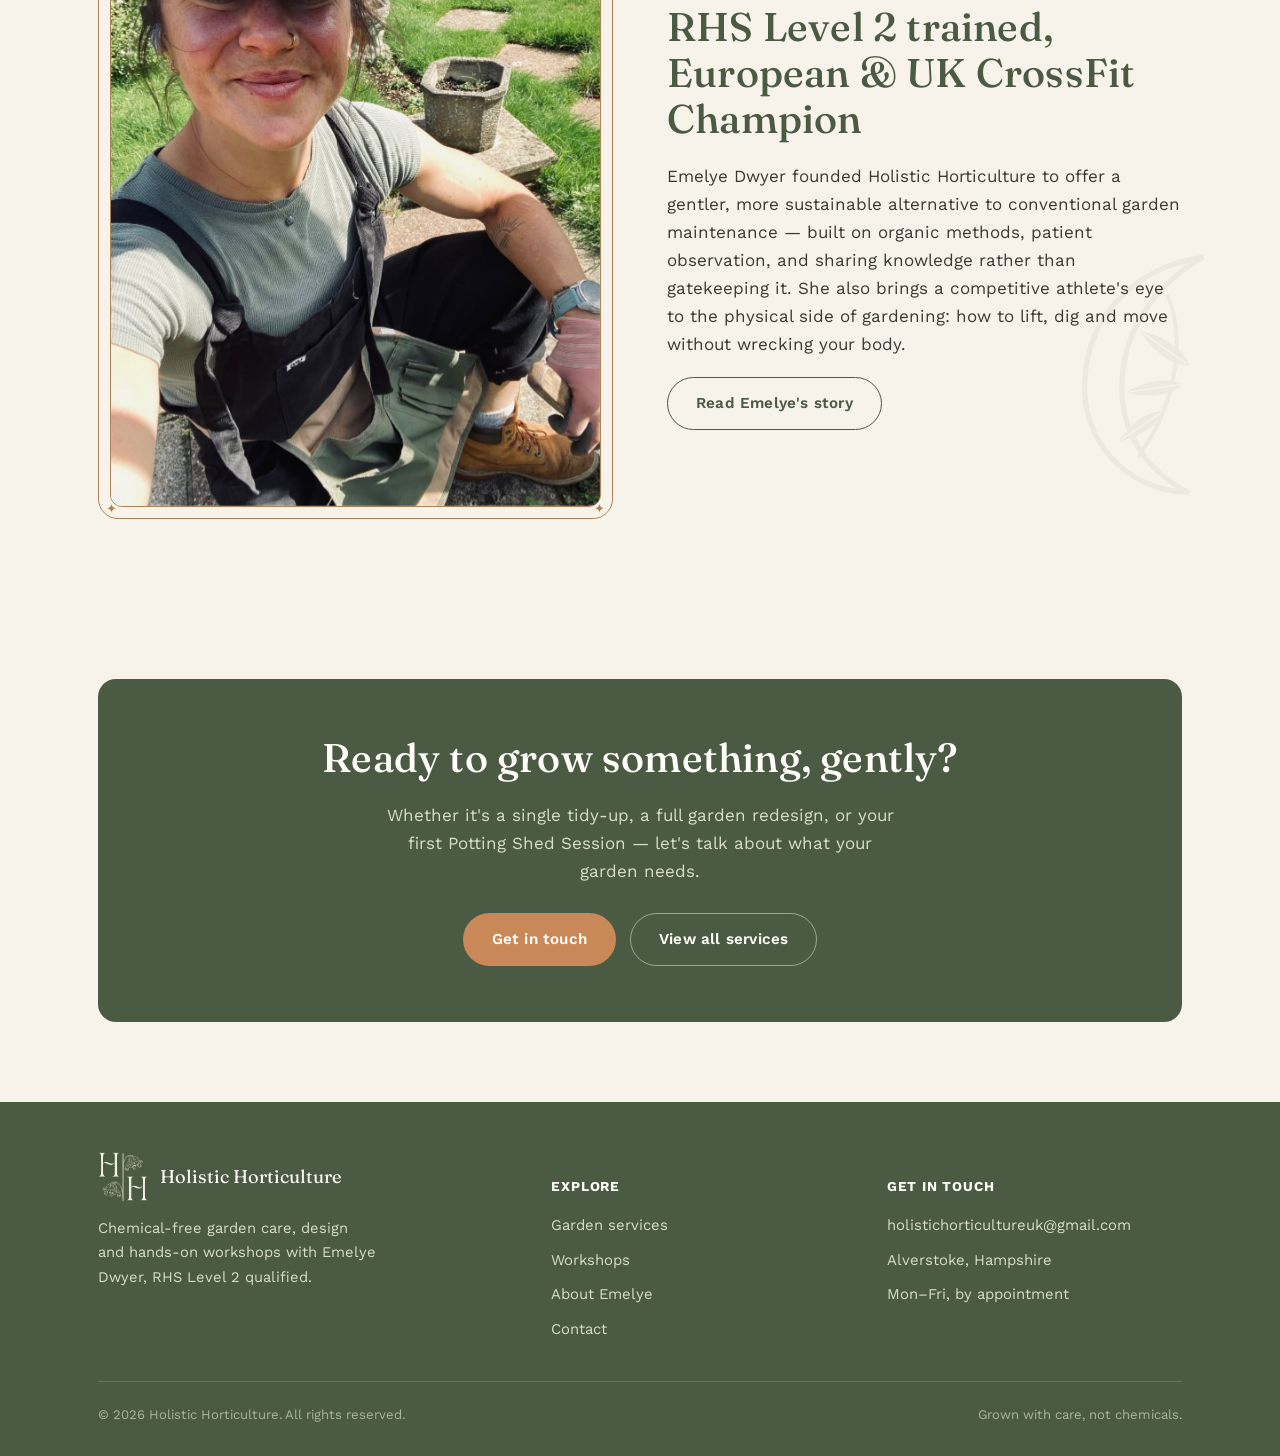
==== commit 25408928: "Add files via upload" ====
--- a/index.html
+++ b/index.html
@@ -15,32 +15,32 @@
 
 <header class="site-header">
   <div class="nav-row">
-    <a href="index.html" class="brand">
+    <a href="/" class="brand">
       <img src="assets/logos/hh-monogram-full.png" alt="Holistic Horticulture" width="58" height="58">
       <span class="brand-word">Holistic Horticulture<small>Gardens, grown gently</small></span>
     </a>
     <nav class="main-nav">
       <ul>
-        <li><a href="index.html" class="active">Home</a></li>
+        <li><a href="/" class="active">Home</a></li>
         <li class="nav-dropdown">
           <button class="nav-dropdown-toggle" type="button" aria-expanded="false">Services
             <svg viewBox="0 0 24 24" fill="none"><path d="M6 9l6 6 6-6" stroke="currentColor" stroke-width="2" stroke-linecap="round" stroke-linejoin="round"/></svg>
           </button>
           <ul class="nav-dropdown-menu">
-            <li><a href="services.html">All Services</a></li>
-            <li><a href="garden-care.html">Organic Garden Care</a></li>
-            <li><a href="garden-design.html">Garden Design &amp; Planning</a></li>
-            <li><a href="workshops.html">The Potting Shed Sessions</a></li>
-            <li><a href="garden-fitness.html">Garden-Ready Fitness</a></li>
-            <li><a href="consultancy.html">Consultancy</a></li>
+            <li><a href="services">All Services</a></li>
+            <li><a href="garden-care">Organic Garden Care</a></li>
+            <li><a href="garden-design">Garden Design &amp; Planning</a></li>
+            <li><a href="workshops">The Potting Shed Sessions</a></li>
+            <li><a href="garden-fitness">Garden-Ready Fitness</a></li>
+            <li><a href="consultancy">Consultancy</a></li>
           </ul>
         </li>
-        <li><a href="about.html">About Emelye</a></li>
-        <li><a href="contact.html">Contact</a></li>
+        <li><a href="about">About Emelye</a></li>
+        <li><a href="contact">Contact</a></li>
       </ul>
     </nav>
     <div class="nav-cta">
-      <a href="contact.html" class="btn btn-ghost">Enquire</a>
+      <a href="contact" class="btn btn-ghost">Enquire</a>
       <button class="nav-toggle" aria-label="Toggle menu">
         <svg width="20" height="20" viewBox="0 0 24 24" fill="none"><path d="M3 6h18M3 12h18M3 18h18" stroke="var(--sage-dark)" stroke-width="2" stroke-linecap="round"/></svg>
       </button>
@@ -58,8 +58,8 @@
         <h1>Gardens grown gently, the natural way.</h1>
         <p class="hero-sub">Holistic Horticulture offers thoughtful, organic garden care and design around Emelye Dwyer's hands-on workshops — so your garden thrives, and you learn exactly how to keep it that way.</p>
         <div class="hero-actions">
-          <a href="workshops.html" class="btn btn-primary">Explore the workshops</a>
-          <a href="services.html" class="btn btn-ghost">See garden services</a>
+          <a href="workshops" class="btn btn-primary">Explore the workshops</a>
+          <a href="services" class="btn btn-ghost">See garden services</a>
         </div>
       </div>
       <div class="tarot-frame">
@@ -116,7 +116,7 @@
           </div>
           <h3>Organic Garden Care</h3>
           <p>Regular, chemical-free maintenance — pruning, feeding, weeding and seasonal tidy-ups using no-dig and peat-free principles throughout.</p>
-          <a class="card-link" href="garden-care.html">Learn more →</a>
+          <a class="card-link" href="garden-care">Learn more →</a>
         </div>
 
         <div class="card">
@@ -125,7 +125,7 @@
           </div>
           <h3>Garden Design &amp; Planning</h3>
           <p>Moved house and inherited a blank plot, or ready to reimagine an old one? We'll plan the planting, layout and phasing with you.</p>
-          <a class="card-link" href="garden-design.html">Learn more →</a>
+          <a class="card-link" href="garden-design">Learn more →</a>
         </div>
 
         <div class="card">
@@ -134,7 +134,7 @@
           </div>
           <h3>The Potting Shed Sessions</h3>
           <p>Hands-on workshops held right in your own garden — Emelye teaches you to read, feed and shape the space you actually have. A considered gift, too.</p>
-          <a class="card-link" href="workshops.html">Learn more →</a>
+          <a class="card-link" href="workshops">Learn more →</a>
         </div>
 
         <div class="card">
@@ -143,7 +143,7 @@
           </div>
           <h3>Garden-Ready Fitness</h3>
           <p>1:1 training with a European &amp; UK CrossFit Champion, built around the lifting, digging and kneeling that gardening actually demands.</p>
-          <a class="card-link" href="garden-fitness.html">Learn more →</a>
+          <a class="card-link" href="garden-fitness">Learn more →</a>
         </div>
 
         <div class="card">
@@ -152,7 +152,7 @@
           </div>
           <h3>Garden Consultancy</h3>
           <p>Our most comprehensive service — full garden mapping, a seasonal calendar, and a specialist written plan.</p>
-          <a class="card-link" href="consultancy.html">Learn more →</a>
+          <a class="card-link" href="consultancy">Learn more →</a>
         </div>
       </div>
     </div>
@@ -175,7 +175,7 @@
             <span class="tag">Beginner friendly</span>
             <span class="tag">Makes a great gift</span>
           </div>
-          <a href="workshops.html" class="btn btn-primary" style="margin-top:14px;">See workshop options</a>
+          <a href="workshops" class="btn btn-primary" style="margin-top:14px;">See workshop options</a>
         </div>
       </div>
     </div>
@@ -197,7 +197,7 @@
           <span class="eyebrow">Meet Emelye</span>
           <h2>RHS Level 2 trained, European &amp; UK CrossFit Champion</h2>
           <p>Emelye Dwyer founded Holistic Horticulture to offer a gentler, more sustainable alternative to conventional garden maintenance — built on organic methods, patient observation, and sharing knowledge rather than gatekeeping it. She also brings a competitive athlete's eye to the physical side of gardening: how to lift, dig and move without wrecking your body.</p>
-          <a href="about.html" class="btn btn-ghost">Read Emelye's story</a>
+          <a href="about" class="btn btn-ghost">Read Emelye's story</a>
         </div>
         <div class="tarot-frame">
           <span class="corner tl">✦</span>
@@ -219,8 +219,8 @@
         <h2>Ready to grow something, gently?</h2>
         <p>Whether it's a single tidy-up, a full garden redesign, or your first Potting Shed Session — let's talk about what your garden needs.</p>
         <div class="hero-actions" style="justify-content:center;">
-          <a href="contact.html" class="btn btn-primary">Get in touch</a>
-          <a href="services.html" class="btn btn-ghost">View all services</a>
+          <a href="contact" class="btn btn-primary">Get in touch</a>
+          <a href="services" class="btn btn-ghost">View all services</a>
         </div>
       </div>
     </div>
@@ -241,10 +241,10 @@
       <div>
         <h5>Explore</h5>
         <ul>
-          <li><a href="services.html">Garden services</a></li>
-          <li><a href="workshops.html">Workshops</a></li>
-          <li><a href="about.html">About Emelye</a></li>
-          <li><a href="contact.html">Contact</a></li>
+          <li><a href="services">Garden services</a></li>
+          <li><a href="workshops">Workshops</a></li>
+          <li><a href="about">About Emelye</a></li>
+          <li><a href="contact">Contact</a></li>
         </ul>
       </div>
       <div>
--- a/styles.css
+++ b/styles.css
@@ -480,16 +480,15 @@
 .card-grid{
   display:flex;
   flex-wrap: wrap;
-  justify-content: center;
   gap: 28px;
 }
 .card-grid .card{
   flex: 1 1 260px;
   min-width: 260px;
-  max-width: 340px;
+  max-width: none;
 }
 @media (max-width: 640px){
-  .card-grid .card{ flex-basis: 100%; min-width: 0; max-width: 440px; }
+  .card-grid .card{ flex-basis: 100%; min-width: 0; max-width: none; }
 }
 
 .card{
@@ -559,8 +558,8 @@
   color: var(--line-gold);
   font-size: 1.1rem;
 }
-.card h3{ margin-bottom: 0.4em; }
-.card p{ color:#565648; font-size: 0.97rem; margin-bottom: 0.6em; }
+.card h3{ margin-bottom: 0.4em; max-width: 440px; }
+.card p{ color:#565648; font-size: 0.97rem; margin-bottom: 0.6em; max-width: 440px; }
 .card a.card-link{ font-size: 0.9rem; font-weight:600; }
 
 /* two-up feature row (image + text) */
@@ -590,13 +589,19 @@
 
 /* ---------------- Workshop "steps" ---------------- */
 .steps{
-  display:grid;
-  grid-template-columns: repeat(4, 1fr);
+  display:flex;
+  flex-wrap: wrap;
   gap: 24px;
   counter-reset: step;
 }
-@media (max-width: 900px){ .steps{ grid-template-columns: 1fr 1fr; } }
-@media (max-width: 560px){ .steps{ grid-template-columns: 1fr; } }
+.steps .step{
+  flex: 1 1 200px;
+  min-width: 200px;
+  max-width: none;
+}
+@media (max-width: 560px){
+  .steps .step{ flex-basis: 100%; min-width: 0; max-width: none; }
+}
 .step{ position:relative; padding-top: 10px; }
 .step .step-num{
   font-family: var(--font-head);
@@ -605,8 +610,8 @@
   display:block;
   margin-bottom: 10px;
 }
-.step h4{ font-family: var(--font-body); font-weight:700; color:var(--sage-dark); margin-bottom:6px; font-size:1rem; }
-.step p{ font-size: 0.92rem; color:#5c5c4f; }
+.step h4{ font-family: var(--font-body); font-weight:700; color:var(--sage-dark); margin-bottom:6px; font-size:1rem; max-width:380px; }
+.step p{ font-size: 0.92rem; color:#5c5c4f; max-width:380px; }
 
 /* ---------------- Quote / pull ---------------- */
 .pull-quote{
@@ -679,17 +684,25 @@
 
 /* ---------------- Before / after pairs ---------------- */
 .ba-grid{
-  display:grid;
-  grid-template-columns: repeat(auto-fit, minmax(280px, 1fr));
+  display:flex;
+  flex-wrap: wrap;
   gap: 32px;
 }
-.ba-pair{ }
+.ba-grid .ba-pair{
+  flex: 1 1 280px;
+  min-width: 280px;
+  max-width: none;
+}
+@media (max-width: 640px){
+  .ba-grid .ba-pair{ flex-basis: 100%; min-width: 0; max-width: none; }
+}
 .ba-pair .ba-images{
   display:grid;
   grid-template-columns: 1fr 1fr;
   gap: 4px;
   border-radius: var(--radius);
   overflow:hidden;
+  max-width: 460px;
 }
 .ba-pair .photo{ border-radius:0; aspect-ratio:3/3.6; position:relative; }
 .ba-pair .ba-tag{
@@ -709,6 +722,7 @@
   margin-top: 12px;
   font-size: 0.9rem;
   color: #5c5c4f;
+  max-width: 460px;
 }
 .ba-pair{ margin:0; }
 
@@ -738,16 +752,15 @@
 .service-hub-grid{
   display:flex;
   flex-wrap: wrap;
-  justify-content: center;
   gap: 28px;
 }
 .service-hub-grid .service-hub-card{
   flex: 1 1 300px;
   min-width: 300px;
-  max-width: 360px;
+  max-width: none;
 }
 @media (max-width: 680px){
-  .service-hub-grid .service-hub-card{ flex-basis: 100%; min-width: 0; max-width: 440px; }
+  .service-hub-grid .service-hub-card{ flex-basis: 100%; min-width: 0; max-width: none; }
 }
 .service-hub-card{
   display:flex;
@@ -765,8 +778,8 @@
 .service-hub-card:active{ transform: translateY(-1px) scale(0.99); }
 .service-hub-card .photo{ border-radius:0; aspect-ratio:4/2.8; }
 .service-hub-card .hub-body{ padding: 24px 26px 28px; display:flex; flex-direction:column; flex:1; }
-.service-hub-card h3{ margin-bottom:8px; }
-.service-hub-card p{ font-size:0.93rem; color:#5c5c4f; flex:1; }
+.service-hub-card h3{ margin-bottom:8px; max-width:440px; }
+.service-hub-card p{ font-size:0.93rem; color:#5c5c4f; flex:1; max-width:440px; }
 .service-hub-card .card-link{
   margin-top:10px;
   font-size: 0.9rem;
@@ -775,15 +788,22 @@
 }
 
 .values-grid{
-  display:grid;
-  grid-template-columns: repeat(3,1fr);
+  display:flex;
+  flex-wrap: wrap;
   gap: 24px;
   margin-top: 50px;
 }
-@media (max-width:880px){ .values-grid{ grid-template-columns:1fr; } }
+.values-grid .value{
+  flex: 1 1 260px;
+  min-width: 260px;
+  max-width: none;
+}
+@media (max-width:640px){
+  .values-grid .value{ flex-basis: 100%; min-width: 0; max-width: none; }
+}
 .value{ padding: 6px; }
-.value h4{ color:var(--sage-dark); margin-bottom:6px; }
-.value p{ font-size:0.93rem; color:#5c5c4f; margin-bottom:0; }
+.value h4{ color:var(--sage-dark); margin-bottom:6px; max-width:380px; }
+.value p{ font-size:0.93rem; color:#5c5c4f; margin-bottom:0; max-width:380px; }
 
 .gallery-grid{
   display:grid;
@@ -808,16 +828,17 @@
 .price-grid{
   display:flex;
   flex-wrap: wrap;
-  justify-content: center;
   gap: 26px;
 }
 .price-grid .price-card{
   flex: 1 1 240px;
   min-width: 240px;
-  max-width: 300px;
-}
+  max-width: none;
+}
+.price-card ul{ max-width: 380px; }
+.price-card h3{ max-width: 380px; }
 @media (max-width: 640px){
-  .price-grid .price-card{ flex-basis: 100%; min-width: 0; max-width: 420px; }
+  .price-grid .price-card{ flex-basis: 100%; min-width: 0; max-width: none; }
 }
 
 .price-card .price.custom{ font-size: 1.3rem; }
